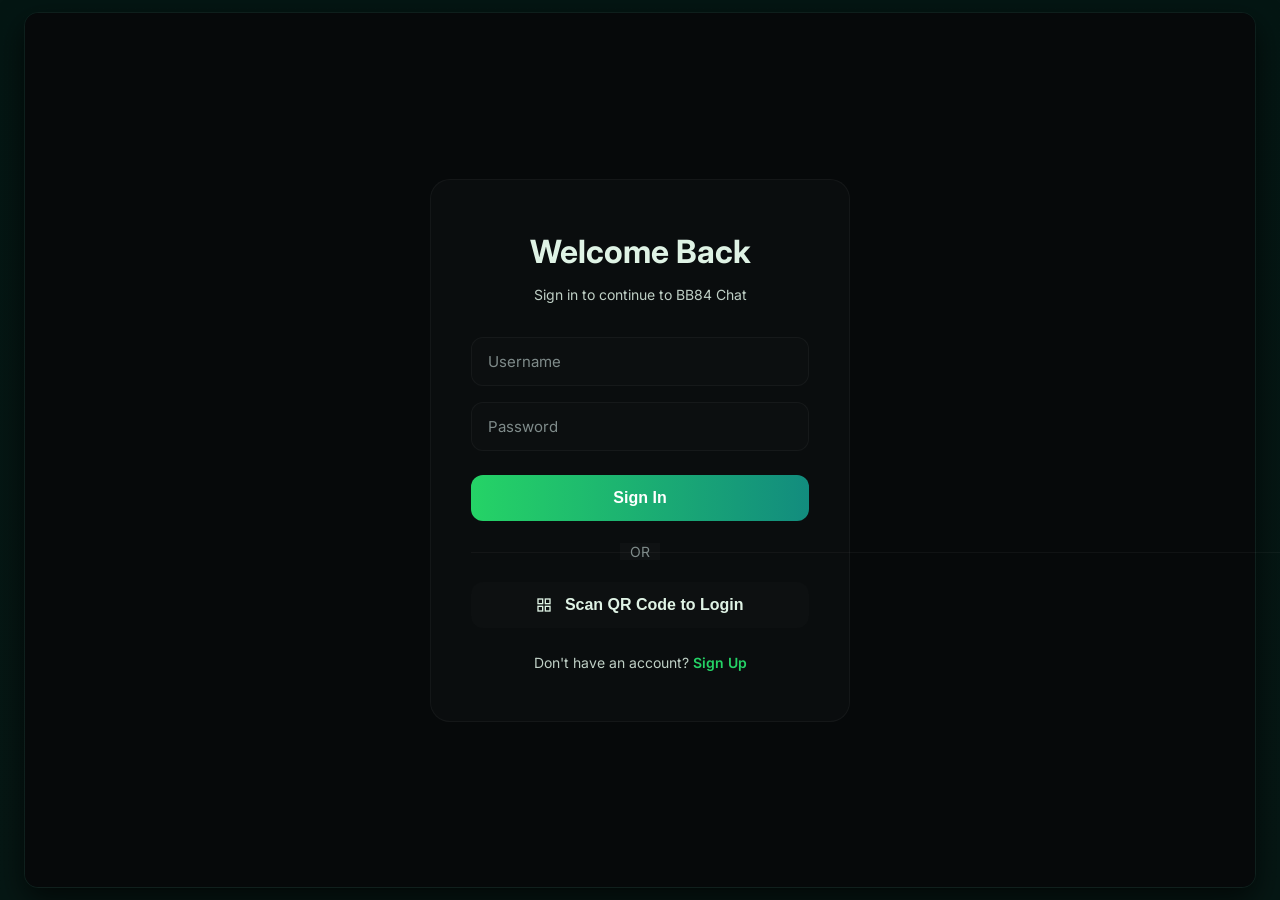
==== static/chat.html @ 100d3a0a "Add favicon, branding, and fix client-side errors" ====
<!DOCTYPE html>
<html lang="en">

<head>
    <meta charset="UTF-8">
    <meta name="viewport" content="width=device-width, initial-scale=1.0, maximum-scale=1.0, user-scalable=no">
    <meta name="mobile-web-app-capable" content="yes">
    <meta name="apple-mobile-web-app-capable" content="yes">
    <meta name="apple-mobile-web-app-status-bar-style" content="black-translucent">
    <link rel="icon" type="image/x-icon" href="/static/favicon.ico">
    <title>BB84 Quantum Chat</title>
    <script src="https://cdn.socket.io/4.7.2/socket.io.min.js"></script>
    <script src="https://cdn.jsdelivr.net/npm/qrcodejs@1.0.0/qrcode.min.js"></script>
    <script src="https://cdn.jsdelivr.net/npm/jsqr@1.4.0/dist/jsQR.js"></script>
    <script src="https://cdn.jsdelivr.net/npm/@joeattardi/emoji-button@4.6.2/dist/index.min.js" type="module"></script>
    <link rel="preconnect" href="https://fonts.googleapis.com">
    <link rel="preconnect" href="https://fonts.gstatic.com" crossorigin>
    <link href="https://fonts.googleapis.com/css2?family=Inter:wght@400;500;600;700&display=swap" rel="stylesheet">
    <style>
        :root {
            /* Polished accessible dark theme */
            --bg-primary: #06090a;
            /* page background */
            --sidebar-bg: #071011;
            /* left sidebar */
            --chat-bg: #071317;
            /* chat area */
            --bg-secondary: rgba(255, 255, 255, 0.02);
            --bg-tertiary: rgba(255, 255, 255, 0.01);
            --bg-hover: rgba(255, 255, 255, 0.03);

            /* Primary accents (buttons, highlights) */
            /* WhatsApp-inspired green accents */
            --accent-primary: #25D366;
            /* primary bright green */
            --accent-secondary: #128C7E;
            /* darker green for gradients */
            --accent-gradient: linear-gradient(90deg, #25D366 0%, #128C7E 100%);

            /* Status colors (keeping green for online) */
            --status-online: #25D366;
            --status-away: #f59e0b;
            --status-busy: #ef4444;

            --text-primary: #DFF3E5;
            /* softer white with green tint */
            --text-secondary: #BFCFC5;
            --text-tertiary: #7f8b8a;
            --border-color: rgba(255, 255, 255, 0.04);
            --muted: rgba(255, 255, 255, 0.02);

            --shadow-sm: 0 1px 3px rgba(0, 0, 0, 0.6);
            --shadow-md: 0 8px 24px rgba(0, 0, 0, 0.6);
            --shadow-lg: 0 12px 30px rgba(0, 0, 0, 0.65);
        }

        * {
            margin: 0;
            padding: 0;
            box-sizing: border-box;
        }

        body {
            font-family: 'Inter', -apple-system, BlinkMacSystemFont, 'Segoe UI', sans-serif;
            /* WhatsApp-inspired dark green background */
            background: linear-gradient(180deg, #041613 0%, #061714 100%);
            color: var(--text-primary);
            min-height: 100vh;
            display: flex;
            align-items: stretch;
            justify-content: center;
            padding: 12px;
            /* small outer gap */
            line-height: 1.5;
        }

        .container {
            width: calc(100% - 24px);
            max-width: none;
            height: calc(100vh - 24px);
            background: transparent;
            border-radius: 14px;
            box-shadow: var(--shadow-lg);
            overflow: hidden;
            display: flex;
            border: 1px solid var(--border-color);
            margin: 0 12px;
        }

        /* ========== AUTH SCREEN ========== */
        #auth-screen {
            width: 100%;
            display: flex;
            align-items: center;
            justify-content: center;
            background: var(--bg-primary);
        }

        .auth-box {
            width: 100%;
            max-width: 420px;
            background: var(--bg-secondary);
            padding: 48px 40px;
            border-radius: 20px;
            box-shadow: var(--shadow-xl);
            border: 1px solid var(--border-color);
        }

        .auth-box h2 {
            font-size: 32px;
            font-weight: 700;
            color: var(--text-primary);
            margin-bottom: 8px;
            text-align: center;
        }

        .auth-box .subtitle {
            font-size: 14px;
            color: var(--text-secondary);
            text-align: center;
            margin-bottom: 32px;
        }

        .auth-box input {
            width: 100%;
            padding: 14px 16px;
            margin-bottom: 16px;
            border: 1px solid var(--border-color);
            border-radius: 12px;
            font-size: 15px;
            font-family: 'Inter', sans-serif;
            transition: all 0.2s;
            background: var(--bg-tertiary);
            color: var(--text-primary);
        }

        .auth-box input:focus {
            outline: none;
            border-color: var(--accent-primary);
            background: var(--bg-secondary);
        }

        .auth-box input::placeholder {
            color: var(--text-tertiary);
        }

        .auth-box button {
            width: 100%;
            padding: 14px;
            background: var(--accent-gradient);
            color: white;
            border: none;
            border-radius: 12px;
            font-size: 16px;
            font-weight: 600;
            cursor: pointer;
            transition: all 0.2s;
            margin-top: 8px;
        }

        .auth-box button:hover {
            transform: translateY(-1px);
            box-shadow: 0 8px 20px rgba(99, 102, 241, 0.4);
        }

        .auth-toggle {
            text-align: center;
            margin-top: 24px;
            font-size: 14px;
            color: var(--text-secondary);
        }

        .auth-toggle a {
            color: var(--accent-primary);
            font-weight: 600;
            cursor: pointer;
            text-decoration: none;
        }

        .error {
            color: var(--error);
            background: rgba(239, 68, 68, 0.1);
            padding: 12px;
            border-radius: 10px;
            text-align: center;
            margin-top: 16px;
            font-size: 14px;
            border: 1px solid rgba(239, 68, 68, 0.2);
        }

        /* ========== CHAT SCREEN ========== */
        #chat-screen {
            display: none;
            width: 100%;
            flex-direction: row;
        }

        /* ========== SIDEBAR ========== */
        #sidebar {
            width: 360px;
            min-width: 300px;
            background: linear-gradient(180deg, rgba(255, 255, 255, 0.01), var(--sidebar-bg));
            border-right: 1px solid rgba(255, 255, 255, 0.03);
            /* subtle vertical divider */
            box-shadow: 2px 0 8px rgba(0, 0, 0, 0.45);
            display: flex;
            flex-direction: column;
        }

        #sidebar-header {
            padding: 18px 20px;
            display: flex;
            align-items: center;
            gap: 12px;
            border-bottom: 1px solid var(--border-color);
            background: transparent;
        }

        /* Section header styling to create clear hierarchy */
        .sidebar-section {
            padding: 12px 20px 8px 20px;
            font-size: 13px;
            color: var(--text-secondary);
            font-weight: 600;
            letter-spacing: 0.4px;
            display: flex;
            align-items: center;
            justify-content: space-between;
        }

        #sidebar-header h3 {
            font-size: 20px;
            font-weight: 700;
            color: var(--text-primary);
            margin-bottom: 16px;
        }

        .header-actions {
            display: flex;
            gap: 8px;
        }

        .btn-icon {
            padding: 8px 10px;
            background: transparent;
            border: none;
            border-radius: 8px;
            cursor: pointer;
            font-size: 14px;
            transition: background 0.12s ease;
            color: var(--text-secondary);
            display: flex;
            align-items: center;
            gap: 8px;
        }

        .btn-icon:hover {
            background: rgba(255, 255, 255, 0.02);
            color: var(--text-primary);
        }

        /* uniform icon sizing */
        .btn-icon svg,
        .header-btn svg,
        .search-icon svg {
            width: 18px;
            height: 18px;
            stroke: currentColor;
            color: inherit;
        }

        /* Search Bar */
        #search-bar {
            padding: 16px 20px;
            border-bottom: 1px solid var(--border-color);
        }

        #search-bar input {
            width: 100%;
            padding: 10px 16px 10px 40px;
            border: 1px solid var(--border-color);
            border-radius: 10px;
            font-size: 14px;
            transition: all 0.2s;
            background: transparent;
            color: var(--text-primary);
        }

        #search-bar input:focus {
            outline: none;
            border-color: var(--accent-primary);
            background: var(--bg-secondary);
        }

        #search-bar input::placeholder {
            color: var(--text-tertiary);
        }

        .search-wrapper {
            position: relative;
        }

        .search-icon {
            position: absolute;
            left: 14px;
            top: 50%;
            transform: translateY(-50%);
            color: var(--text-tertiary);
            font-size: 16px;
        }

        /* User List */
        #userList {
            list-style: none;
            padding: 8px 12px;
            overflow-y: auto;
            flex: 1;
        }

        #userList::-webkit-scrollbar {
            width: 6px;
        }

        #userList::-webkit-scrollbar-track {
            background: transparent;
        }

        #userList::-webkit-scrollbar-thumb {
            background: var(--bg-tertiary);
            border-radius: 3px;
        }

        #userList li {
            padding: 12px 16px;
            margin-bottom: 4px;
            border-radius: 10px;
            cursor: pointer;
            transition: all 0.15s;
            display: flex;
            align-items: center;
            gap: 12px;
            position: relative;
            justify-content: space-between;
        }

        /* Hover highlight */
        #userList li:hover {
            background: #1c2325;
            transform: translateY(-1px);
        }

        /* Active chat indicator */
        #userList li.active {
            background: linear-gradient(90deg, rgba(124, 92, 255, 0.12), rgba(124, 92, 255, 0.04));
            border-left: 4px solid var(--accent-primary);
            padding-left: 12px;
            box-shadow: 0 6px 18px rgba(0, 0, 0, 0.35) inset;
        }

        .user-avatar {
            width: 42px;
            height: 42px;
            border-radius: 50%;
            background: var(--accent-gradient);
            display: flex;
            align-items: center;
            justify-content: center;
            font-weight: 600;
            font-size: 16px;
            color: white;
            flex-shrink: 0;
            position: relative;
        }

        .user-status-badge {
            position: absolute;
            bottom: 0;
            right: 0;
            width: 12px;
            height: 12px;
            border-radius: 50%;
            border: 2px solid var(--bg-secondary);
        }

        .status-online {
            background: var(--status-online);
        }

        .status-away {
            background: var(--warning);
        }

        .status-busy {
            background: var(--error);
        }

        .status-offline {
            background: var(--text-tertiary);
        }

        .user-info {
            flex: 1;
            min-width: 0;
        }

        .user-name {
            font-size: 15px;
            font-weight: 500;
            color: var(--text-primary);
            margin-bottom: 2px;
        }

        .user-last-message {
            font-size: 13px;
            color: #9CA3AF;
            /* lighter gray */
            overflow: hidden;
            text-overflow: ellipsis;
            white-space: nowrap;
            display: inline-block;
            max-width: calc(100% - 72px);
        }

        .user-last-meta {
            font-size: 12px;
            color: var(--text-tertiary);
            margin-left: 8px;
            white-space: nowrap;
            flex-shrink: 0;
            text-align: right;
        }

        /* ========== CHAT WINDOW ========== */
        #chat-window {
            flex: 1;
            display: none;
            flex-direction: column;
            background: linear-gradient(180deg, rgba(255, 255, 255, 0.01), var(--chat-bg));
            position: relative;
            min-width: 0;
            /* allow flex children to shrink properly */
        }

        #chat-header {
            padding: 8px 12px;
            /* reduced for compact header */
            background: transparent;
            border-bottom: 1px solid var(--border-color);
            display: flex;
            justify-content: space-between;
            align-items: center;
            gap: 16px;
            position: sticky;
            top: 0;
            z-index: 10;
            backdrop-filter: blur(6px);
        }

        #chat-header-left {
            display: flex;
            align-items: center;
            gap: 16px;
        }

        .chat-avatar {
            width: 36px;
            /* smaller avatar for compact header */
            height: 36px;
            border-radius: 10px;
            background: rgba(255, 255, 255, 0.03);
            display: flex;
            align-items: center;
            justify-content: center;
            font-weight: 600;
            font-size: 14px;
            color: var(--text-primary);
        }

        .chat-info {
            flex: 1;
            min-width: 0;
            display: flex;
            flex-direction: column;
            gap: 2px;
        }

        .chat-name {
            font-size: 15px;
            /* slightly smaller to fit compact header */
            font-weight: 700;
            color: var(--text-primary);
            margin-bottom: 2px;
            white-space: nowrap;
            overflow: hidden;
            text-overflow: ellipsis;
        }

        .chat-status {
            font-size: 12px;
            color: var(--text-secondary);
            display: flex;
            align-items: center;
            gap: 6px;
            white-space: nowrap;
        }

        .status-dot {
            width: 6px;
            height: 6px;
            border-radius: 50%;
            background: var(--status-online);
            animation: pulse 2s infinite;
        }

        @keyframes pulse {

            0%,
            100% {
                opacity: 1;
            }

            50% {
                opacity: 0.5;
            }
        }

        #chat-header-buttons {
            display: flex;
            gap: 8px;
        }

        .header-btn {
            padding: 6px 8px;
            background: transparent;
            border: none;
            border-radius: 999px;
            font-size: 13px;
            font-weight: 500;
            cursor: pointer;
            transition: background 0.12s, transform 0.12s;
            color: var(--text-secondary);
            display: inline-flex;
            align-items: center;
            justify-content: center;
        }

        .header-btn:hover {
            background: rgba(255, 255, 255, 0.02);
            color: var(--text-primary);
            transform: translateY(-1px);
            border-radius: 999px;
        }

        .header-btn.danger:hover {
            background: rgba(239, 68, 68, 0.1);
            color: var(--error);
            border-color: var(--error);
        }

        /* ========== MESSAGES ========== */
        #messages {
            flex: 1;
            padding: 12px 16px 12px 12px;
            /* more compact padding for denser view */
            overflow-y: auto;
            display: flex;
            flex-direction: column;
            gap: 2px;
        }

        #messages::-webkit-scrollbar {
            width: 8px;
        }

        #messages::-webkit-scrollbar-track {
            background: transparent;
        }

        #messages::-webkit-scrollbar-thumb {
            background: var(--bg-tertiary);
            border-radius: 4px;
        }

        .date-separator {
            text-align: center;
            margin: 12px 0;
            font-size: 12px;
            color: var(--text-tertiary);
            font-weight: 600;
            text-transform: uppercase;
            letter-spacing: 0.6px;
            position: relative;
            /* no longer sticky */
            z-index: 2;
            padding: 6px 0;
            display: flex;
            align-items: center;
            justify-content: center;
            width: 100%;
        }

        .date-separator:before,
        .date-separator:after {
            content: '';
            flex: none;
            width: 36%;
            /* keep lines shorter and centered */
            max-width: 280px;
            height: 1px;
            background: rgba(255, 255, 255, 0.03);
            margin: 0 12px;
        }

        .message-cluster {
            display: flex;
            flex-direction: column;
            gap: 6px;
            margin-bottom: 18px;
        }

        .message {
            width: 100%;
            display: flex;
            gap: 12px;
            margin-bottom: 8px;
            /* tighter vertical spacing */
            animation: messageSlideIn 0.12s ease-out;
        }

        @keyframes messageSlideIn {
            from {
                opacity: 0;
                transform: translateY(10px);
            }

            to {
                opacity: 1;
                transform: translateY(0);
            }
        }

        .message.sent {
            align-self: flex-end;
            flex-direction: row-reverse;
            padding-right: 18px;
            /* spacing from right edge */
        }

        .message.received {
            align-self: flex-start;
            padding-left: 18px;
            /* spacing from left edge */
        }

        .message-avatar {
            width: 32px;
            /* smaller avatars for denser chat */
            height: 32px;
            border-radius: 50%;
            background: var(--muted);
            display: flex;
            align-items: center;
            justify-content: center;
            font-weight: 600;
            font-size: 12px;
            color: var(--text-primary);
            flex-shrink: 0;
            align-self: flex-end;
        }

        /* User list item styling */
        #userList li {
            list-style: none;
            display: flex;
            gap: 12px;
            align-items: center;
            padding: 14px 16px;
            cursor: pointer;
            border-bottom: 1px solid rgba(255, 255, 255, 0.01);
            transition: background 0.12s;
        }

        #userList li:hover {
            background: rgba(255, 255, 255, 0.012);
        }

        #userList li.active {
            background: rgba(30, 185, 84, 0.06);
        }

        .user-info .user-name {
            font-weight: 600;
            color: var(--text-primary);
        }

        .unread-badge {
            background: #ff5a5f;
            color: white;
            font-size: 11px;
            padding: 4px 6px;
            border-radius: 999px;
            margin-left: 8px;
            display: inline-block;
            min-width: 20px;
            text-align: center;
            box-shadow: 0 6px 14px rgba(0, 0, 0, 0.5);
        }

        .user-status-badge {
            position: absolute;
            right: 4px;
            bottom: 2px;
            width: 10px;
            height: 10px;
            border-radius: 50%;
            border: 2px solid var(--chat-bg);
        }

        .status-online {
            background: var(--status-online);
        }

        .status-away {
            background: #f59e0b;
        }

        .status-busy {
            background: #ef4444;
        }

        .status-offline {
            background: rgba(255, 255, 255, 0.06);
        }

        .message.sent .message-avatar {
            display: flex;
            align-self: flex-end;
            opacity: 0.9;
            transform: translateY(2px);
        }

        .message-content {
            flex: 1 1 auto;
            position: relative;
            min-width: 0;
            /* allow bubble to shrink correctly in flex layouts */
        }

        /* Align bubble within the content area depending on message side */
        .message.sent .message-content {
            display: flex;
            justify-content: flex-end;
        }

        .message.received .message-content {
            display: flex;
            justify-content: flex-start;
        }

        .message-bubble {
            display: inline-block;
            /* size to content */
            padding: 4px 8px;
            /* smaller bubble for denser view */
            border-radius: 10px;
            /* slightly smaller radius */
            max-width: 66%;
            /* cap width while allowing variable lengths */
            box-shadow: none;
            /* flatter look */
            line-height: 1.22;
            word-wrap: break-word;
            position: relative;
            font-size: 11px;
            /* smaller text */
            color: var(--text-primary);
            vertical-align: middle;
            gap: 3px;
        }

        /* Bubble tails */
        .message.sent .message-bubble::after {
            content: '';
            position: absolute;
            right: -6px;
            bottom: 8px;
            width: 0;
            height: 0;
            border-top: 6px solid transparent;
            border-bottom: 6px solid transparent;
            border-left: 8px solid #128C7E;
            /* matches sent bubble green */
        }

        .message.received .message-bubble::before {
            content: '';
            position: absolute;
            left: -6px;
            bottom: 8px;
            width: 0;
            height: 0;
            border-top: 6px solid transparent;
            border-bottom: 6px solid transparent;
            border-right: 8px solid rgba(255, 255, 255, 0.04);
            /* matches received bubble */
        }

        .message.sent .message-bubble {
            /* WhatsApp-style sent bubble */
            background: linear-gradient(180deg, rgba(37, 211, 102, 1) 0%, rgba(18, 140, 126, 1) 100%);
            color: white;
            border-bottom-right-radius: 8px;
            border: 1px solid rgba(0, 0, 0, 0.06);
            box-shadow: 0 6px 18px rgba(18, 140, 126, 0.08);
            /* Align children within bubble to the right for sent messages */
            align-items: flex-end;
        }

        .message.received .message-bubble {
            /* Light-ish bubble for received messages to make contrast */
            background: rgba(255, 255, 255, 0.04);
            color: var(--text-primary);
            border-bottom-left-radius: 8px;
            border: 1px solid rgba(255, 255, 255, 0.02);
            /* Align children within bubble to the left for received messages */
            align-items: flex-start;
        }

        .message.first .message-bubble {
            border-top-left-radius: 18px;
            border-top-right-radius: 18px;
        }

        .reply-preview {
            padding: 4px 8px;
            border-left: 3px solid var(--accent-primary);
            background: rgba(255, 255, 255, 0.02);
            border-radius: 6px;
            margin-bottom: 6px;
            font-size: 11px;
            color: var(--text-secondary);
            max-width: calc(72% - 18px);
            box-shadow: inset 0 0 0 1px rgba(255, 255, 255, 0.01);
            overflow: hidden;
            white-space: nowrap;
            text-overflow: ellipsis;
        }

        .reply-preview .reply-sender-small {
            font-weight: 700;
            color: var(--accent-primary);
            margin-bottom: 4px;
            font-size: 12px;
        }

        .reply-preview .reply-text-small {
            font-size: 12px;
            color: var(--text-secondary);
            overflow: hidden;
            text-overflow: ellipsis;
            white-space: nowrap;
        }

        /* Arrival animation for new messages (subtle pop) */
        .message-bubble.arrival {
            animation: arrivalPop 260ms ease-out;
            box-shadow: 0 10px 30px rgba(37, 211, 102, 0.09);
        }

        @keyframes arrivalPop {
            0% {
                transform: translateY(6px) scale(0.995);
                opacity: 0;
            }

            60% {
                transform: translateY(-2px) scale(1.02);
                opacity: 1;
            }

            100% {
                transform: translateY(0) scale(1);
                opacity: 1;
            }
        }

        /* Temporary highlight when jumping to original message */
        .reply-target-highlight {
            box-shadow: 0 0 0 3px rgba(124, 92, 255, 0.12) inset, 0 6px 18px rgba(0, 0, 0, 0.45);
            transition: box-shadow 300ms ease, background-color 300ms ease;
        }

        /* Emoji picker panel for fallback - lightly styled */
        .emoji-picker-panel {
            --panel-bg: var(--bg-secondary);
            background: var(--panel-bg);
            border: 1px solid var(--border-color);
            padding: 8px;
        }

        .emoji-picker-panel button:hover {
            background: rgba(255, 255, 255, 0.02);
            transform: scale(1.06);
        }

        .message.last .message-bubble {
            border-bottom-left-radius: 18px;
            border-bottom-right-radius: 18px;
        }

        .message.sent.last .message-bubble {
            border-bottom-right-radius: 14px;
        }

        .message.received.last .message-bubble {
            border-bottom-left-radius: 14px;
        }

        .sender-name {
            font-size: 11px;
            font-weight: 600;
            margin-bottom: 4px;
            opacity: 0.7;
            cursor: pointer;
            transition: opacity 0.2s;
        }

        .sender-name:hover {
            opacity: 1;
            text-decoration: underline;
        }

        .message-text {
            font-size: 12px;
            /* smaller to fit more messages */
            margin: 0;
        }

        .btn.active {
            background: var(--primary-color);
            color: white;
            border-color: var(--primary-color);
        }

        .message-meta {
            display: flex;
            align-items: center;
            gap: 6px;
            margin-top: 6px;
            font-size: 11px;
            color: var(--text-tertiary);
        }

        /* Ensure timestamps are visible on sent (green) bubbles */
        .message.sent .message-meta {
            justify-content: flex-end;
            align-self: flex-end;
            color: rgba(255, 255, 255, 0.9);
            opacity: 1;
        }

        .message.received .message-meta {
            justify-content: flex-start;
            align-self: flex-start;
            color: var(--text-secondary);
        }

        .message-image {
            max-width: 300px;
            border-radius: 10px;
            margin-top: 6px;
            cursor: pointer;
            transition: all 0.2s;
        }

        .message-image:hover {
            transform: scale(1.02);
        }

        .message-file {
            padding: 10px 12px;
            background: rgba(255, 255, 255, 0.05);
            border-radius: 8px;
            margin-top: 6px;
            display: flex;
            align-items: center;
            gap: 10px;
            transition: all 0.2s;
        }

        .message-file:hover {
            background: rgba(255, 255, 255, 0.08);
        }

        .message-voice audio {
            width: 100%;
            height: 32px;
            margin-top: 6px;
        }

        /* Voice Player Styles */
        .voice-player {
            display: flex;
            align-items: center;
            gap: 10px;
            padding: 8px;
            background: rgba(255, 255, 255, 0.02);
            border-radius: 12px;
            margin-top: 6px;
            min-width: 200px;
        }

        .voice-play-btn {
            width: 34px;
            height: 34px;
            border-radius: 50%;
            background: var(--accent-primary);
            border: none;
            cursor: pointer;
            display: flex;
            align-items: center;
            justify-content: center;
            color: white;
            transition: all 0.2s;
            flex-shrink: 0;
        }

        .voice-play-btn:hover {
            background: var(--accent-secondary);
            transform: scale(1.05);
        }

        .voice-play-btn.playing svg polygon {
            display: none;
        }

        .voice-play-btn.playing::after {
            content: '';
            width: 12px;
            height: 12px;
            border-left: 3px solid white;
            border-right: 3px solid white;
            box-sizing: border-box;
        }

        .voice-waveform {
            background: rgba(0, 0, 0, 0.15);
            height: 6px;
            width: 100%;
            border-radius: 6px;
            overflow: hidden;
            position: relative;
        }

        .voice-progress {
            position: absolute;
            top: 0;
            left: 0;
            bottom: 0;
            width: var(--progress, 0%);
            background: linear-gradient(90deg, var(--accent-primary), var(--accent-secondary));
            transition: width 200ms linear;
        }

        .voice-waveform {
            flex: 1;
            display: flex;
            align-items: center;
            gap: 8px;
            position: relative;
        }

        .voice-progress {
            flex: 1;
            height: 4px;
            background: rgba(255, 255, 255, 0.1);
            border-radius: 2px;
            position: relative;
            overflow: hidden;
        }

        .voice-progress::before {
            content: '';
            position: absolute;
            left: 0;
            top: 0;
            height: 100%;
            width: 0%;
            background: var(--accent-primary);
            border-radius: 2px;
            transition: width 0.1s linear;
        }

        .voice-time {
            font-size: 11px;
            color: var(--text-tertiary);
            min-width: 35px;
            text-align: right;
        }

        .message-reactions {
            display: flex;
            gap: 4px;
            margin-top: 6px;
            flex-wrap: wrap;
        }

        .reaction-item {
            padding: 3px 8px;
            background: rgba(255, 255, 255, 0.05);
            border: 1px solid var(--border-color);
            border-radius: 12px;
            font-size: 13px;
            display: flex;
            align-items: center;
            gap: 4px;
            cursor: pointer;
            transition: all 0.2s;
        }

        .reaction-item:hover {
            background: rgba(255, 255, 255, 0.1);
            transform: scale(1.05);
        }

        .typing-indicator {
            display: flex;
            align-items: center;
            gap: 8px;
            padding: 12px;
            margin-left: 48px;
        }

        .typing-dots {
            display: flex;
            gap: 4px;
        }

        .typing-dot {
            width: 8px;
            height: 8px;
            background: var(--text-tertiary);
            border-radius: 50%;
            animation: typingDot 1.4s infinite ease-in-out;
        }

        .typing-dot:nth-child(2) {
            animation-delay: 0.2s;
        }

        .typing-dot:nth-child(3) {
            animation-delay: 0.4s;
        }

        @keyframes typingDot {

            0%,
            60%,
            100% {
                opacity: 0.3;
                transform: translateY(0);
            }

            30% {
                opacity: 1;
                transform: translateY(-8px);
            }
        }

        /* ========== INPUT AREA ========== */
        #input-area {
            padding: 12px 18px;
            background: var(--bg-secondary);
            border-top: 1px solid var(--border-color);
        }

        .input-wrapper {
            display: flex;
            align-items: center;
            gap: 6px;
            background: linear-gradient(180deg, rgba(255, 255, 255, 0.02), rgba(255, 255, 255, 0.01));
            border: 1px solid rgba(255, 255, 255, 0.04);
            border-radius: 999px;
            padding: 8px 10px;
            box-shadow: 0 6px 12px rgba(2, 6, 23, 0.45);
            transition: all 0.2s;
        }

        .input-wrapper:focus-within {
            border-color: var(--accent-primary);
            background: var(--bg-secondary);
        }

        .input-actions {
            display: flex;
            gap: 4px;
        }

        .input-icon-btn {
            width: 36px;
            height: 36px;
            border-radius: 50%;
            background: transparent;
            border: none;
            cursor: pointer;
            display: flex;
            align-items: center;
            justify-content: center;
            transition: all 0.2s;
            color: var(--text-secondary);
            font-size: 18px;
        }

        .input-icon-btn:hover {
            background: var(--bg-hover);
            color: var(--text-primary);
        }

        #messageInput {
            flex: 1;
            padding: 10px 0 10px 8px;
            border: none;
            background: transparent;
            font-size: 15px;
            font-family: 'Inter', sans-serif;
            color: var(--text-primary);
            resize: none;
            max-height: 120px;
            line-height: 1.5;
        }

        #messageInput:focus {
            outline: none;
        }

        #messageInput::placeholder {
            color: var(--text-tertiary);
        }

        #sendBtn {
            background: linear-gradient(90deg, var(--accent-primary), var(--accent-secondary));
            color: white;
            width: 38px;
            height: 38px;
            border-radius: 999px;
            display: flex;
            align-items: center;
            justify-content: center;
        }

        #sendBtn:hover {
            transform: translateY(-2px);
            box-shadow: 0 8px 18px rgba(0, 0, 0, 0.6);
        }

        .recording-indicator {
            display: none;
            align-items: center;
            gap: 8px;
            padding: 8px 16px;
            background: rgba(239, 68, 68, 0.1);
            border: 1px solid var(--error);
            border-radius: 20px;
            color: var(--error);
            font-size: 13px;
            font-weight: 500;
        }

        .recording-indicator.active {
            display: flex;
        }

        .recording-dot {
            width: 8px;
            height: 8px;
            background: var(--error);
            border-radius: 50%;
            animation: pulse 1s infinite;
        }

        /* ========== MODALS ========== */
        .modal {
            display: none;
            position: fixed;
            z-index: 1200;
            left: 0;
            top: 0;
            width: 100%;
            height: 100%;
            background: rgba(0, 0, 0, 0.6);
            backdrop-filter: blur(6px) saturate(1.05);
            align-items: center;
            justify-content: center;
        }

        .modal-content {
            background: linear-gradient(180deg, rgba(255, 255, 255, 0.02), rgba(255, 255, 255, 0.01));
            padding: 28px;
            border-radius: 16px;
            width: 92%;
            max-width: 560px;
            box-shadow: 0 10px 30px rgba(2, 6, 23, 0.7);
            border: 1px solid rgba(255, 255, 255, 0.04);
            animation: modalSlideIn 0.28s cubic-bezier(.2, .9, .2, 1);
        }

        .close-btn {
            position: absolute;
            top: 14px;
            right: 14px;
            background: transparent;
            border: 1px solid rgba(255, 255, 255, 0.04);
            color: var(--text-primary);
            width: 36px;
            height: 36px;
            border-radius: 8px;
            display: inline-flex;
            align-items: center;
            justify-content: center;
            cursor: pointer;
            font-size: 20px;
            line-height: 1;
        }

        .close-btn:hover {
            background: var(--bg-hover);
        }

        @keyframes modalSlideIn {
            from {
                opacity: 0;
                transform: translateY(-20px) scale(0.95);
            }

            to {
                opacity: 1;
                transform: translateY(0) scale(1);
            }
        }

        .modal-header {
            font-size: 24px;
            font-weight: 700;
            margin-bottom: 24px;
            color: var(--text-primary);
        }

        .modal-body {
            margin-bottom: 24px;
        }

        .form-group {
            margin-bottom: 16px;
        }

        .form-group label {
            display: block;
            margin-bottom: 8px;
            font-weight: 500;
            color: var(--text-primary);
            font-size: 14px;
        }

        .form-group input,
        .form-group select,
        .form-group textarea {
            width: 100%;
            padding: 12px 16px;
            border: 1px solid var(--border-color);
            border-radius: 10px;
            font-size: 14px;
            font-family: 'Inter', sans-serif;
            background: var(--bg-tertiary);
            color: var(--text-primary);
        }

        .form-group input:focus,
        .form-group select:focus,
        .form-group textarea:focus {
            outline: none;
            border-color: var(--accent-primary);
            box-shadow: 0 6px 18px rgba(124, 92, 255, 0.08);
        }

        /* Improved select styling */
        .form-group select {
            -webkit-appearance: none;
            -moz-appearance: none;
            appearance: none;
            background-image: linear-gradient(45deg, transparent 50%, transparent 50%), linear-gradient(135deg, transparent 50%, transparent 50%), linear-gradient(to right, var(--bg-tertiary), var(--bg-tertiary));
            background-position: calc(100% - 18px) calc(1em + 2px), calc(100% - 13px) calc(1em + 2px), 100% 0;
            background-size: 5px 5px, 5px 5px, 2.5em 2.5em;
            background-repeat: no-repeat;
            padding-right: 40px;
            color: var(--text-primary);
            accent-color: var(--accent-primary);
        }

        /* Dropdown options (best-effort styling; may vary by browser) */
        .form-group select option {
            background: var(--chat-bg);
            color: var(--text-primary);
        }

        .form-group select:focus {
            outline: none;
            border-color: var(--accent-primary);
        }

        .form-group input::placeholder,
        .form-group textarea::placeholder {
            color: var(--text-tertiary);
        }

        .checkbox-group {
            display: flex;
            align-items: center;
            gap: 8px;
        }

        .checkbox-group input[type="checkbox"] {
            width: auto;
        }

        .modal-buttons {
            display: flex;
            gap: 12px;
            justify-content: flex-end;
        }

        .btn {
            padding: 12px 24px;
            border: none;
            border-radius: 10px;
            font-size: 14px;
            font-weight: 600;
            cursor: pointer;
            transition: all 0.2s;
        }

        .btn-primary {
            background: var(--accent-gradient);
            color: white;
            padding: 10px 18px;
            border-radius: 10px;
            box-shadow: 0 8px 20px rgba(124, 92, 255, 0.12);
            border: 1px solid rgba(124, 92, 255, 0.12);
        }

        .btn-primary:hover {
            transform: translateY(-1px);
            box-shadow: 0 14px 40px rgba(124, 92, 255, 0.14);
        }

        .btn-danger,
        .btn-danger:hover {
            background: linear-gradient(90deg, rgba(239, 68, 68, 1) 0%, rgba(220, 38, 38, 1) 100%);
            color: white;
            border: 1px solid rgba(239, 68, 68, 0.12);
        }

        .btn-secondary {
            background: var(--bg-tertiary);
            color: var(--text-primary);
            border: 1px solid var(--border-color);
        }

        .btn-secondary:hover {
            background: var(--bg-hover);
        }

        /* ========== NOTIFICATIONS ========== */
        .notification {
            position: fixed;
            top: 20px;
            right: 20px;
            background: var(--bg-secondary);
            padding: 16px 20px;
            border-radius: 12px;
            box-shadow: var(--shadow-lg);
            display: none;
            align-items: center;
            gap: 12px;
            z-index: 2000;
            max-width: 350px;
            border: 1px solid var(--border-color);
            animation: slideInRight 0.3s ease-out;
        }

        /* New messages indicator */
        .new-messages {
            position: absolute;
            right: 24px;
            bottom: 88px;
            background: linear-gradient(90deg, rgba(124, 92, 255, 0.12), rgba(124, 92, 255, 0.06));
            color: var(--text-primary);
            padding: 8px 12px;
            border-radius: 999px;
            font-size: 13px;
            box-shadow: 0 8px 20px rgba(12, 10, 20, 0.6);
            cursor: pointer;
            z-index: 60;
            border: 1px solid rgba(124, 92, 255, 0.08);
        }

        @keyframes slideInRight {
            from {
                transform: translateX(400px);
                opacity: 0;
            }

            to {
                transform: translateX(0);
                opacity: 1;
            }
        }

        .notification.show {
            display: flex;
        }

        /* Floating action button (new chat) */
        .fab {
            position: fixed;
            right: 20px;
            bottom: 20px;
            width: 56px;
            height: 56px;
            border-radius: 50%;
            background: var(--accent-gradient);
            color: white;
            display: inline-flex;
            align-items: center;
            justify-content: center;
            font-size: 24px;
            box-shadow: 0 12px 30px rgba(10, 8, 30, 0.7);
            border: 1px solid rgba(124, 92, 255, 0.12);
            cursor: pointer;
            z-index: 2000;
        }

        .fab:hover {
            transform: translateY(-4px);
        }

        /* Hidden inputs */
        #fileInput,
        #voiceFileInput {
            display: none;
        }

        /* Mobile Back Button */
        .mobile-back-btn {
            background: none;
            border: none;
            color: var(--text-primary);
            cursor: pointer;
            padding: 8px;
            margin-right: 8px;
            border-radius: 50%;
            display: flex;
            align-items: center;
            justify-content: center;
            transition: background 0.2s;
        }

        .mobile-back-btn:hover {
            background: var(--bg-hover);
        }

        /* Responsive */
        @media (max-width: 768px) {
            .container {
                height: 100vh;
                max-height: none;
                border-radius: 0;
                padding: 0;
            }

            #sidebar {
                width: 100%;
                position: absolute;
                left: 0;
                top: 0;
                height: 100%;
                z-index: 10;
                background: var(--sidebar-bg);
                transition: transform 0.3s ease;
                padding: 20px;
                box-sizing: border-box;
            }

            #chat-screen.chat-active #sidebar {
                transform: translateX(-100%);
            }

            #chat-window {
                width: 100%;
                padding: 0;
            }

            /* Hide the sidebar logout control on mobile to avoid overlap */
            .logout-btn {
                display: none;
            }

            /* Hide most header buttons on mobile for a minimal view */
            #chat-header-buttons .header-btn {
                display: none;
            }

            /* Show only the mobile logout and the back button */
            .mobile-back-btn {
                display: flex !important;
            }

            .mobile-logout-btn {
                display: inline-flex !important;
                background: transparent;
                border: none;
                color: var(--text-secondary);
            }

            .mobile-back-btn {
                display: flex !important;
                background: var(--accent-primary);
                color: white;
                border: none;
                border-radius: 50%;
                width: 40px;
                height: 40px;
                align-items: center;
                justify-content: center;
                margin-right: 12px;
            }

            #chat-screen:not(.chat-active) #chat-window {
                display: none;
            }

            .message {
                max-width: 85%;
                margin: 8px 16px;
                padding: 12px 16px;
                border-radius: 18px;
                font-size: 16px;
                line-height: 1.4;
            }

            .modal-content {
                width: 95%;
                max-width: none;
                margin: 10px;
                border-radius: 16px;
                padding: 24px;
            }

            .auth-box {
                width: 90%;
                padding: 30px 20px;
                border-radius: 16px;
            }

            /* Touch-friendly buttons */
            .btn-icon,
            .header-btn,
            button {
                min-height: 40px;
                min-width: 40px;
                border-radius: 999px;
                /* fully round */
                font-size: 14px;
                font-weight: 500;
                background: transparent;
                /* more minimal */
                border: none;
                color: var(--text-secondary);
                padding: 8px;
            }

            .btn-primary {
                background: var(--accent-primary);
                color: white;
                border: none;
                padding: 12px 24px;
                border-radius: 12px;
                font-weight: 600;
            }

            .btn-secondary {
                background: var(--bg-tertiary);
                color: var(--text-primary);
                border: 1px solid var(--border-color);
                padding: 12px 24px;
                border-radius: 12px;
                font-weight: 600;
            }

            /* Compact input */
            #messageInput {
                font-size: 14px;
                /* Prevents zoom on iOS */
                padding: 10px 14px;
                border-radius: 18px;
                border: 1px solid var(--border-color);
                margin: 6px 12px;
            }

            /* Keep input area accessible above mobile bottom nav and safe area */
            #input-area {
                position: sticky;
                bottom: env(safe-area-inset-bottom, 0);
                z-index: 40;
                padding-bottom: calc(18px + env(safe-area-inset-bottom, 0));
                background: linear-gradient(180deg, rgba(255, 255, 255, 0.01), var(--bg-primary));
                border-top: 1px solid rgba(255, 255, 255, 0.03);
            }

            .mobile-bottom-nav {
                padding-bottom: calc(6px + env(safe-area-inset-bottom, 0));
                z-index: 150;
            }

            /* Swipe indicator */
            .message.swiped {
                transform: translateX(-80px);
                transition: transform 0.2s ease;
            }

            .message-swipe-actions {
                position: absolute;
                right: 0;
                top: 50%;
                transform: translateY(-50%);
                display: flex;
                gap: 8px;
                opacity: 0;
                transition: opacity 0.2s;
            }

            .message.swiped .message-swipe-actions {
                opacity: 1;
            }

            .swipe-action-btn {
                width: 44px;
                height: 44px;
                border-radius: 50%;
                background: var(--accent-primary);
                border: none;
                color: white;
                display: flex;
                align-items: center;
                justify-content: center;
                cursor: pointer;
                box-shadow: var(--shadow-sm);
            }

            /* Bottom navigation for mobile */
            .mobile-bottom-nav {
                display: none;
                /* hide bottom nav for a cleaner, native-like input area */
            }

            /* Voice player on mobile */
            .voice-player {
                min-width: 240px;
                padding: 12px 16px;
                border-radius: 20px;
                background: var(--bg-secondary);
                margin: 4px 0;
            }

            /* Hide header buttons text on mobile */
            .header-btn {
                padding: 10px;
                font-size: 0;
                border-radius: 12px;
            }

            .header-btn svg {
                margin: 0;
            }

            #chat-header-buttons {
                display: flex;
                gap: 6px;
                flex-wrap: wrap;
            }

            #chat-header {
                padding: 16px 20px;
                gap: 12px;
                background: var(--bg-primary);
                border-bottom: 1px solid var(--border-color);
                box-shadow: var(--shadow-sm);
            }

            .chat-avatar {
                width: 42px;
                height: 42px;
                font-size: 18px;
                border-radius: 50%;
            }

            .chat-info {
                min-width: 0;
                flex: 1;
            }

            .chat-name {
                font-size: 16px;
                font-weight: 600;
                white-space: nowrap;
                overflow: hidden;
                text-overflow: ellipsis;
                color: var(--text-primary);
            }

            .chat-status {
                font-size: 12px;
                color: var(--text-secondary);
                margin-top: 2px;
            }

            /* Call UI on mobile */
            #callUI {
                padding: 20px;
            }

            #callUI video {
                width: 90% !important;
                border-radius: 16px;
            }

            #localVideo {
                width: 120px !important;
                top: 20px !important;
                right: 20px !important;
                border-radius: 12px;
            }

            /* Notification improvements */
            .notification {
                border-radius: 16px;
                padding: 20px;
                box-shadow: var(--shadow-lg);
            }

            /* Modal improvements */
            .modal {
                padding: 20px;
            }

            .modal-header {
                font-size: 20px;
                font-weight: 600;
                margin-bottom: 20px;
            }

            .modal-body {
                padding: 0;
            }
        }

        /* Tablet landscape */
        @media (min-width: 769px) and (max-width: 1024px) {
            #sidebar {
                width: 280px;
            }

            .message {
                max-width: 70%;
            }
        }

        /* Wider screens: restrict bubble width for readability */
        @media (min-width: 1025px) {
            .message {
                max-width: 68%;
            }
        }

        /* Touch gestures */
        .message {
            position: relative;
            touch-action: pan-y;
            user-select: none;
        }

        /* Pin indicator */
        .message.pinned::before {
            content: '';
            position: absolute;
            left: -8px;
            top: 50%;
            transform: translateY(-50%);
            width: 4px;
            height: 60%;
            background: var(--accent-primary);
            border-radius: 2px;
        }

        .pinned-messages-banner {
            background: var(--bg-tertiary);
            border-bottom: 1px solid var(--border-color);
            padding: 12px 16px;
            display: flex;
            align-items: center;
            gap: 12px;
            cursor: pointer;
        }

        .pinned-messages-banner:hover {
            background: var(--bg-hover);
        }

        #welcome {
            text-align: center;
            color: var(--text-tertiary);
            margin: auto;
            font-size: 15px;
        }

        /* Message Options Menu */
        .message-options-menu {
            position: fixed;
            background: var(--bg-secondary);
            border-radius: 8px;
            box-shadow: var(--shadow-md);
            padding: 8px 0;
            z-index: 1000;
            min-width: 180px;
        }

        .message-options-menu .menu-item {
            padding: 10px 16px;
            cursor: pointer;
            display: flex;
            align-items: center;
            gap: 12px;
            color: var(--text-primary);
            transition: background 0.2s;
        }

        .message-options-menu .menu-item:hover {
            background: var(--bg-hover);
        }

        .message-options-menu .menu-item svg {
            flex-shrink: 0;
        }

        /* Reply Preview */
        #replyPreview {
            animation: slideDown 0.2s ease;
        }

        @keyframes slideDown {
            from {
                opacity: 0;
                transform: translateY(-10px);
            }

            to {
                opacity: 1;
                transform: translateY(0);
            }
        }

        /* Call UI */
        .call-btn {
            transition: all 0.3s;
        }

        .call-btn:hover {
            transform: scale(1.05);
        }

        .call-btn.end:hover {
            background: #dc2626 !important;
        }

        /* Logout Button */
        .logout-btn {
            width: 100%;
            padding: 12px;
            background: var(--bg-tertiary);
            color: var(--text-primary);
            border: 1px solid var(--border-color);
            border-radius: 8px;
            cursor: pointer;
            display: flex;
            align-items: center;
            justify-content: center;
            gap: 8px;
            font-size: 14px;
            font-weight: 500;
            transition: all 0.2s;
        }

        .logout-btn:hover {
            background: var(--bg-hover);
            border-color: var(--error);
            color: var(--error);
        }
    </style>
    <style>
        /* Strong mobile-first override (<=600px) - full replacement of mobile layout */
        @media (max-width: 600px) {
            :root {
                --mobile-input-height: 64px;
                /* increased for larger tap target */
            }

            /* Make container full-bleed */
            .container {
                padding: 0;
                height: 100vh;
                max-height: none;
                border-radius: 0;
            }

            /* Make sidebar visible as the full-screen conversations list on mobile */
            #sidebar {
                display: block !important;
                position: fixed;
                left: 0;
                top: 64px;
                /* below header */
                bottom: 0;
                width: 100%;
                z-index: 40;
                background: var(--sidebar-bg);
                overflow-y: auto;
                -webkit-overflow-scrolling: touch;
                padding: 12px;
                box-sizing: border-box;
            }

            /* Chat window becomes full viewport column */
            #chat-window {
                display: flex !important;
                flex-direction: column;
                width: 100% !important;
                height: 100vh;
                padding: 0;
                box-sizing: border-box;
                background: var(--chat-bg);
            }

            /* Fixed header: compact with back + avatar + title + small logout */
            #chat-header {
                position: fixed;
                top: 0;
                left: 0;
                right: 0;
                height: 64px;
                /* slightly taller for comfort */
                padding: 8px 12px;
                display: flex;
                align-items: center;
                gap: 8px;
                z-index: 30;
                background: linear-gradient(180deg, rgba(0, 0, 0, 0.24), rgba(0, 0, 0, 0.12));
                border-bottom: 1px solid rgba(255, 255, 255, 0.02);
            }

            .mobile-back-btn {
                display: flex !important;
                width: 40px;
                height: 40px;
                align-items: center;
                justify-content: center;
                border-radius: 50%;
                background: transparent;
                color: var(--text-primary);
            }

            .chat-avatar {
                width: 40px;
                height: 40px;
                border-radius: 10px;
                margin: 0;
            }

            .chat-info {
                display: flex;
                flex-direction: column;
                gap: 2px;
                min-width: 0;
            }

            .chat-name {
                font-size: 16px;
                font-weight: 700;
            }

            .chat-status {
                font-size: 12px;
                color: var(--text-secondary);
            }

            /* Hide header action icons, show only mobile logout when needed */
            #chat-header-buttons {
                display: flex;
                gap: 8px;
                margin-left: auto;
            }

            #chat-header-buttons .header-btn {
                display: none;
            }

            .mobile-logout-btn {
                display: inline-flex !important;
                width: 40px;
                height: 40px;
                align-items: center;
                justify-content: center;
                border-radius: 50%;
            }

            /* Messages area: below header, above input -- allow safe-area padding */
            #messages {
                margin-top: 64px;
                /* header height */
                padding: 12px 12px 24px 12px;
                overflow-y: auto;
                -webkit-overflow-scrolling: touch;
                flex: 1 1 auto;
                height: calc(100vh - 64px - var(--mobile-input-height) - env(safe-area-inset-bottom, 0));
            }

            /* Input area fixed at bottom */
            #input-area {
                position: fixed;
                left: 0;
                right: 0;
                bottom: 0;
                z-index: 40;
                padding: 12px 12px calc(12px + env(safe-area-inset-bottom, 0));
                background: linear-gradient(180deg, rgba(0, 0, 0, 0.08), rgba(0, 0, 0, 0.02));
                border-top: 1px solid rgba(255, 255, 255, 0.02);
                height: var(--mobile-input-height);
                box-sizing: border-box;
            }

            .input-wrapper {
                display: flex;
                align-items: center;
                gap: 8px;
                max-width: 900px;
                margin: 0 auto;
            }

            .input-actions {
                display: flex;
                gap: 8px;
            }

            #messageInput {
                flex: 1;
                min-height: 40px;
                height: 44px;
                border-radius: 999px;
                padding: 10px 14px;
                font-size: 16px;
                border: none;
                background: rgba(255, 255, 255, 0.02);
                color: var(--text-primary);
                resize: none;
                outline: none;
            }

            /* Larger round send button */
            #sendBtn {
                width: 56px;
                height: 56px;
                border-radius: 50%;
                background: var(--accent-primary);
                color: white;
                display: inline-flex;
                align-items: center;
                justify-content: center;
                border: none;
                box-shadow: 0 6px 18px rgba(37, 211, 102, 0.08);
            }

            /* Touch targets for icons */
            .input-icon-btn {
                width: 40px;
                height: 40px;
                border-radius: 50%;
                display: flex;
                align-items: center;
                justify-content: center;
                background: transparent;
                border: none;
            }

            /* Bubbles: size to content and stack nicely */
            .message {
                width: 100%;
                margin: 6px 0;
                display: flex;
            }

            .message.sent {
                justify-content: flex-end;
            }

            .message.received {
                justify-content: flex-start;
            }

            .message-content {
                max-width: 86%;
            }

            .message-bubble {
                display: inline-block;
                max-width: 100%;
                padding: 10px 14px;
                font-size: 15px;
                border-radius: 18px;
            }

            /* Timestamps visible and right-aligned within bubble */
            .message-meta {
                margin-top: 6px;
                font-size: 12px;
                color: rgba(255, 255, 255, 0.8);
            }

            /* Date separator smaller and centered */
            .date-separator {
                margin: 12px 0;
                font-size: 12px;
                padding: 6px 0;
            }

            /* Remove box shadows for a flatter mobile look */
            .message-bubble {
                box-shadow: none;
            }

            /* Hide large logout in sidebar */
            #sidebar .logout-btn {
                display: none !important;
            }

            /* Ensure floating UI elements sit above input */
            .fab {
                display: none !important;
            }
        }
    </style>
</head>

<body>
    <div class="container">
        <!-- Auth Screen -->
        <div id="auth-screen">
            <div id="login-box" class="auth-box">
                <h2>Welcome Back</h2>
                <p class="subtitle">Sign in to continue to BB84 Chat</p>
                <input id="login-username" type="text" placeholder="Username" required>
                <input id="login-password" type="password" placeholder="Password" required>
                <button onclick="login()">Sign In</button>

                <div style="margin: 20px 0; text-align: center; color: var(--text-tertiary); font-size: 14px;">
                    <span
                        style="position: relative; z-index: 1; background: var(--bg-secondary); padding: 0 10px;">OR</span>
                    <div
                        style="position: absolute; width: 100%; height: 1px; background: var(--border-color); margin-top: -10px; z-index: 0;">
                    </div>
                </div>

                <button onclick="openQRScanner()"
                    style="background: var(--bg-tertiary); color: var(--text-primary); margin-top: 0;">
                    <svg width="16" height="16" viewBox="0 0 24 24" fill="none" stroke="currentColor" stroke-width="2"
                        style="margin-right: 8px; vertical-align: middle;">
                        <rect x="3" y="3" width="7" height="7"></rect>
                        <rect x="14" y="3" width="7" height="7"></rect>
                        <rect x="14" y="14" width="7" height="7"></rect>
                        <rect x="3" y="14" width="7" height="7"></rect>
                    </svg>
                    Scan QR Code to Login
                </button>

                <p class="auth-toggle">Don't have an account? <a onclick="toggleAuth('register')">Sign Up</a></p>
                <p id="login-error" class="error" style="display: none;"></p>
            </div>
            <div id="register-box" class="auth-box" style="display: none;">
                <h2>Create Account</h2>
                <p class="subtitle">Join BB84 Quantum Chat today</p>
                <input id="register-username" type="text" placeholder="Choose a username" required>
                <input id="register-password" type="password" placeholder="Create a password" required>
                <button onclick="register()">Sign Up</button>
                <p class="auth-toggle">Already have an account? <a onclick="toggleAuth('login')">Sign In</a></p>
                <p id="register-error" class="error" style="display: none;"></p>
            </div>
        </div>

        <!-- Chat Screen -->
        <div id="chat-screen">
            <!-- Sidebar -->
            <div id="sidebar">
                <div id="sidebar-header">
                    <img src="/static/favicon.ico" alt="Logo" style="width: 32px; height: 32px; margin-right: 10px;">
                    <h3>BB84 Chat</h3>
                    <div class="header-actions">
                        <button class="btn-icon" onclick="openGroupModal()">
                            <svg width="16" height="16" viewBox="0 0 24 24" fill="none" stroke="currentColor"
                                stroke-width="2">
                                <path d="M17 21v-2a4 4 0 0 0-4-4H5a4 4 0 0 0-4 4v2"></path>
                                <circle cx="9" cy="7" r="4"></circle>
                                <path d="M23 21v-2a4 4 0 0 0-3-3.87"></path>
                                <path d="M16 3.13a4 4 0 0 1 0 7.75"></path>
                            </svg>
                            New Group
                        </button>
                        <button class="btn-icon" onclick="openSettingsModal()">
                            <svg width="16" height="16" viewBox="0 0 24 24" fill="none" stroke="currentColor"
                                stroke-width="2">
                                <circle cx="12" cy="12" r="3"></circle>
                                <path
                                    d="M12 1v6m0 6v6M5.64 5.64l4.24 4.24m4.24 4.24l4.24 4.24M1 12h6m6 0h6M5.64 18.36l4.24-4.24m4.24-4.24l4.24-4.24">
                                </path>
                            </svg>
                        </button>
                    </div>
                </div>
                <div id="search-bar">
                    <div class="search-wrapper">
                        <span class="search-icon">
                            <svg width="16" height="16" viewBox="0 0 24 24" fill="none" stroke="currentColor"
                                stroke-width="2">
                                <circle cx="11" cy="11" r="8"></circle>
                                <path d="m21 21-4.35-4.35"></path>
                            </svg>
                        </span>
                        <input type="text" id="userSearch" placeholder="Search conversations..."
                            oninput="filterUsers()">
                    </div>
                </div>
                <ul id="userList"></ul>

                <!-- Logout Button at Bottom -->
                <div style="padding: 16px; border-top: 1px solid var(--border-color); margin-top: auto;">
                    <button onclick="logout()" class="logout-btn">
                        <svg width="16" height="16" viewBox="0 0 24 24" fill="none" stroke="currentColor"
                            stroke-width="2">
                            <path d="M9 21H5a2 2 0 0 1-2-2V5a2 2 0 0 1 2-2h4"></path>
                            <polyline points="16 17 21 12 16 7"></polyline>
                            <line x1="21" y1="12" x2="9" y2="12"></line>
                        </svg>
                        Logout
                    </button>
                </div>
            </div>

            <!-- Chat Window -->
            <div id="chat-window">
                <div id="chat-header">
                    <button class="mobile-back-btn" onclick="showSidebar()" style="display: none;">
                        <svg width="20" height="20" viewBox="0 0 24 24" fill="none" stroke="currentColor"
                            stroke-width="2">
                            <path d="M19 12H5M12 19l-7-7 7-7" />
                        </svg>
                    </button>
                    <div id="chat-header-left">
                        <div class="chat-avatar" id="chatAvatar">U</div>
                        <div class="chat-info">
                            <div class="chat-name" id="chat-partner-name">Select a user</div>
                            <div class="chat-status" id="chat-partner-status">
                                <span class="status-dot"></span>
                                <span>Online</span>
                            </div>
                        </div>
                    </div>
                    <div id="chat-header-buttons">
                        <button class="header-btn" onclick="initiateCall('voice')" title="Voice Call">
                            <svg width="16" height="16" viewBox="0 0 24 24" fill="none" stroke="currentColor"
                                stroke-width="2">
                                <path
                                    d="M22 16.92v3a2 2 0 0 1-2.18 2 19.79 19.79 0 0 1-8.63-3.07 19.5 19.5 0 0 1-6-6 19.79 19.79 0 0 1-3.07-8.67A2 2 0 0 1 4.11 2h3a2 2 0 0 1 2 1.72 12.84 12.84 0 0 0 .7 2.81 2 2 0 0 1-.45 2.11L8.09 9.91a16 16 0 0 0 6 6l1.27-1.27a2 2 0 0 1 2.11-.45 12.84 12.84 0 0 0 2.81.7A2 2 0 0 1 22 16.92z">
                                </path>
                            </svg>
                        </button>
                        <button class="header-btn" onclick="initiateCall('video')" title="Video Call">
                            <svg width="16" height="16" viewBox="0 0 24 24" fill="none" stroke="currentColor"
                                stroke-width="2">
                                <polygon points="23 7 16 12 23 17 23 7"></polygon>
                                <rect x="1" y="5" width="15" height="14" rx="2" ry="2"></rect>
                            </svg>
                        </button>
                        <button class="header-btn" onclick="openSearchModal()">
                            <svg width="16" height="16" viewBox="0 0 24 24" fill="none" stroke="currentColor"
                                stroke-width="2">
                                <circle cx="11" cy="11" r="8"></circle>
                                <path d="m21 21-4.35-4.35"></path>
                            </svg>
                            Search
                        </button>
                        <button class="header-btn" onclick="openMediaGallery()" title="Media Gallery">
                            <svg width="16" height="16" viewBox="0 0 24 24" fill="none" stroke="currentColor"
                                stroke-width="2">
                                <rect x="3" y="3" width="18" height="18" rx="2" ry="2"></rect>
                                <circle cx="8.5" cy="8.5" r="1.5"></circle>
                                <polyline points="21 15 16 10 5 21"></polyline>
                            </svg>
                        </button>
                        <button class="header-btn" onclick="openNotificationSettings()" title="Notifications">
                            <svg width="16" height="16" viewBox="0 0 24 24" fill="none" stroke="currentColor"
                                stroke-width="2">
                                <path d="M18 8A6 6 0 0 0 6 8c0 7-3 9-3 9h18s-3-2-3-9"></path>
                                <path d="M13.73 21a2 2 0 0 1-3.46 0"></path>
                            </svg>
                        </button>
                        <!-- Mobile logout (hidden on desktop) -->
                        <button class="header-btn mobile-logout-btn" onclick="logout()" title="Logout"
                            style="display:none;">
                            <svg width="16" height="16" viewBox="0 0 24 24" fill="none" stroke="currentColor"
                                stroke-width="2">
                                <path d="M9 21H5a2 2 0 0 1-2-2V5a2 2 0 0 1 2-2h4"></path>
                                <polyline points="16 17 21 12 16 7"></polyline>
                                <line x1="21" y1="12" x2="9" y2="12"></line>
                            </svg>
                        </button>
                        <button class="header-btn danger" onclick="clearChatHistory()">
                            <svg width="16" height="16" viewBox="0 0 24 24" fill="none" stroke="currentColor"
                                stroke-width="2">
                                <polyline points="3 6 5 6 21 6"></polyline>
                                <path
                                    d="M19 6v14a2 2 0 0 1-2 2H7a2 2 0 0 1-2-2V6m3 0V4a2 2 0 0 1 2-2h4a2 2 0 0 1 2 2v2">
                                </path>
                            </svg>
                            Clear
                        </button>
                    </div>
                </div>
                <div id="messages">
                    <p id="welcome">Select a user to start chatting</p>
                </div>
                <!-- New messages indicator -->
                <div id="newMessagesIndicator" class="new-messages" style="display:none">New messages ↓</div>
                <div id="input-area">
                    <div class="recording-indicator" id="recordingIndicator">
                        <span class="recording-dot"></span>
                        <span id="recordingTime">0:00</span>
                        <button class="btn-secondary" onclick="stopRecording()">Stop</button>
                    </div>
                    <div class="input-wrapper">
                        <div class="input-actions">
                            <button class="input-icon-btn" onclick="document.getElementById('fileInput').click()"
                                title="Attach file">
                                <svg width="20" height="20" viewBox="0 0 24 24" fill="none" stroke="currentColor"
                                    stroke-width="2">
                                    <path
                                        d="M21.44 11.05l-9.19 9.19a6 6 0 0 1-8.49-8.49l9.19-9.19a4 4 0 0 1 5.66 5.66l-9.2 9.19a2 2 0 0 1-2.83-2.83l8.49-8.48">
                                    </path>
                                </svg>
                            </button>
                            <button class="input-icon-btn" onclick="toggleVoiceRecording()" id="micBtn"
                                title="Voice message">
                                <svg width="20" height="20" viewBox="0 0 24 24" fill="none" stroke="currentColor"
                                    stroke-width="2">
                                    <path d="M12 1a3 3 0 0 0-3 3v8a3 3 0 0 0 6 0V4a3 3 0 0 0-3-3z"></path>
                                    <path d="M19 10v2a7 7 0 0 1-14 0v-2"></path>
                                    <line x1="12" y1="19" x2="12" y2="23"></line>
                                    <line x1="8" y1="23" x2="16" y2="23"></line>
                                </svg>
                            </button>
                            <button id="emojiBtn" class="input-icon-btn" title="Emoji">🙂</button>
                            <input type="file" id="fileInput" accept="image/*,.pdf,.txt"
                                onchange="handleFileUpload(event)">
                        </div>
                        <textarea id="messageInput" placeholder="Type a message..." rows="1" oninput="handleTyping()"
                            onkeydown="handleKey(event)"></textarea>
                        <button id="sendBtn" class="input-icon-btn" onclick="sendMessage()">
                            <svg width="20" height="20" viewBox="0 0 24 24" fill="none" stroke="currentColor"
                                stroke-width="2">
                                <line x1="22" y1="2" x2="11" y2="13"></line>
                                <polygon points="22 2 15 22 11 13 2 9 22 2"></polygon>
                            </svg>
                        </button>
                    </div>
                </div>
            </div>
        </div>
    </div>

    <!-- Group Modal -->
    <div id="groupModal" class="modal">
        <div class="modal-content">
            <div class="modal-header">Create New Group</div>
            <div class="modal-body">
                <div class="form-group">
                    <label>Group Name</label>
                    <input type="text" id="groupName" placeholder="Enter group name">
                </div>
                <div class="form-group">
                    <label>Select Members</label>
                    <div id="membersList" style="max-height: 200px; overflow-y: auto;">
                        <!-- Members will be populated dynamically -->
                    </div>
                </div>
            </div>
            <div class="modal-buttons">
                <button class="btn btn-secondary" onclick="closeGroupModal()">Cancel</button>
                <button class="btn btn-primary" onclick="createGroup()">Create Group</button>
            </div>
        </div>
    </div>

    <!-- Group Settings Modal -->
    <div id="groupSettingsModal" class="modal">
        <div class="modal-content" style="max-width: 600px;">
            <div class="modal-header">Group Settings</div>
            <div class="modal-body">
                <div class="form-group">
                    <label>Group Name</label>
                    <input type="text" id="editGroupName" placeholder="Group name">
                    <button class="btn btn-primary" onclick="updateGroupName()" style="margin-top: 8px;">Update
                        Name</button>
                </div>

                <div class="form-group">
                    <label>Group Members</label>
                    <div id="groupMembersList"
                        style="max-height: 200px; overflow-y: auto; border: 1px solid var(--border-color); border-radius: 8px; padding: 8px;">
                        <!-- Members will be populated -->
                    </div>
                </div>

                <div class="form-group">
                    <label>Add Members</label>
                    <select id="addMemberSelect" style="margin-bottom: 8px;">
                        <option value="">Select a user...</option>
                    </select>
                    <button class="btn btn-primary" onclick="addMemberToGroup()">Add Member</button>
                </div>

                <div class="form-group">
                    <label>Group Admins</label>
                    <div id="groupAdminsList"
                        style="max-height: 150px; overflow-y: auto; border: 1px solid var(--border-color); border-radius: 8px; padding: 8px;">
                        <!-- Admins will be populated -->
                    </div>
                </div>

                <div class="form-group">
                    <label>Invite Users</label>
                    <input type="text" id="inviteUsername" placeholder="Enter username">
                    <button class="btn btn-primary" onclick="createInvitation()" style="margin-top: 8px;">Create
                        Invitation</button>
                    <div id="invitationLink" style="margin-top: 8px; color: var(--text-secondary); font-size: 12px;">
                    </div>
                </div>
            </div>
            <div class="modal-buttons">
                <button class="btn btn-secondary" onclick="closeGroupSettingsModal()">Close</button>
            </div>
        </div>
    </div>

    <!-- Multi-Device Modal -->
    <div id="multiDeviceModal" class="modal">
        <div class="modal-content" style="max-width: 500px;">
            <div class="modal-header">Multi-Device Sync</div>
            <div class="modal-body">
                <div class="form-group">
                    <label>Linked Devices</label>
                    <div id="devicesList"
                        style="max-height: 200px; overflow-y: auto; border: 1px solid var(--border-color); border-radius: 8px; padding: 8px;">
                        <!-- Devices will be populated -->
                    </div>
                </div>

                <div class="form-group">
                    <label>Link New Device</label>
                    <button class="btn btn-primary" onclick="generateQRCode()" style="width: 100%;">Generate QR
                        Code</button>
                    <div id="qrCodeContainer" style="margin-top: 16px; text-align: center; display: none;">
                        <div id="qrCodeDisplay"
                            style="background: white; padding: 20px; border-radius: 8px; display: inline-block;">
                            <!-- QR code will be displayed here -->
                        </div>
                        <p style="color: var(--text-secondary); font-size: 12px; margin-top: 8px;">Scan this code with
                            your other device</p>
                        <p id="qrExpiry" style="color: var(--text-tertiary); font-size: 11px;"></p>
                    </div>
                </div>

                <div class="form-group">
                    <label>Scan QR Code</label>
                    <input type="text" id="qrTokenInput" placeholder="Or enter token manually">
                    <button class="btn btn-primary" onclick="verifyQRCode()" style="margin-top: 8px;">Verify &
                        Link</button>
                </div>
            </div>
            <div class="modal-buttons">
                <button class="btn btn-secondary" onclick="closeMultiDeviceModal()">Close</button>
            </div>
        </div>
    </div>

    <!-- QR Scanner Modal -->
    <div id="qrScannerModal" class="modal">
        <div class="modal-content" style="max-width: 500px;">
            <div class="modal-header">Scan QR Code to Login</div>
            <div class="modal-body">
                <div class="form-group">
                    <label>Camera Scanner</label>
                    <div id="qrScannerVideo"
                        style="width: 100%; max-width: 400px; height: 400px; background: #000; border-radius: 8px; margin: 0 auto; position: relative; overflow: hidden;">
                        <video id="qrVideo" style="width: 100%; height: 100%; object-fit: cover;"></video>
                        <div id="qrScannerOverlay"
                            style="position: absolute; top: 50%; left: 50%; transform: translate(-50%, -50%); width: 250px; height: 250px; border: 2px solid var(--accent-primary); border-radius: 8px; pointer-events: none;">
                            <div
                                style="position: absolute; top: -2px; left: -2px; width: 20px; height: 20px; border-top: 4px solid var(--accent-primary); border-left: 4px solid var(--accent-primary);">
                            </div>
                            <div
                                style="position: absolute; top: -2px; right: -2px; width: 20px; height: 20px; border-top: 4px solid var(--accent-primary); border-right: 4px solid var(--accent-primary);">
                            </div>
                            <div
                                style="position: absolute; bottom: -2px; left: -2px; width: 20px; height: 20px; border-bottom: 4px solid var(--accent-primary); border-left: 4px solid var(--accent-primary);">
                            </div>
                            <div
                                style="position: absolute; bottom: -2px; right: -2px; width: 20px; height: 20px; border-bottom: 4px solid var(--accent-primary); border-right: 4px solid var(--accent-primary);">
                            </div>
                        </div>
                    </div>
                    <p id="qrScannerStatus"
                        style="text-align: center; margin-top: 12px; color: var(--text-secondary); font-size: 14px;">
                        Position QR code in the frame</p>
                </div>

                <div class="form-group">
                    <label>Or Enter Token Manually</label>
                    <input type="text" id="manualQRToken" placeholder="Paste token here">
                    <button class="btn btn-primary" onclick="loginWithManualToken()"
                        style="margin-top: 8px; width: 100%;">Login with Token</button>
                </div>
            </div>
            <div class="modal-buttons">
                <button class="btn btn-secondary" onclick="closeQRScanner()">Cancel</button>
            </div>
        </div>
    </div>

    <!-- Settings Modal -->
    <div id="settingsModal" class="modal">
        <div class="modal-content">
            <div class="modal-header">Settings</div>
            <div class="modal-body">
                <div class="form-group">
                    <label>Profile Picture</label>
                    <input type="file" id="avatarInput" accept="image/*" onchange="uploadProfilePicture(this.files[0])"
                        style="display: block; margin-top: 8px;">
                    <small style="color: var(--text-tertiary); font-size: 12px;">Upload a profile picture (JPG,
                        PNG)</small>
                </div>
                <div class="form-group">
                    <label>Status</label>
                    <select id="statusSelect">
                        <option value="online">🟢 Online</option>
                        <option value="away">🟡 Away</option>
                        <option value="busy">🔴 Busy</option>
                    </select>
                </div>
                <div class="form-group">
                    <label>Status Message</label>
                    <input type="text" id="statusMessage" placeholder="What's on your mind?">
                </div>
                <div class="form-group checkbox-group">
                    <input type="checkbox" id="showLastSeen">
                    <label for="showLastSeen">Show last seen</label>
                </div>
                <div class="form-group checkbox-group">
                    <input type="checkbox" id="showReadReceipts">
                    <label for="showReadReceipts">Show read receipts</label>
                </div>
            </div>
            <div class="modal-buttons">
                <button class="btn btn-secondary" onclick="closeSettingsModal()">Cancel</button>
                <button class="btn btn-primary" onclick="saveSettings()">Save Changes</button>
            </div>
        </div>
    </div>

    <!-- Search Modal -->
    <div id="searchModal" class="modal">
        <div class="modal-content">
            <div class="modal-header">Search Messages</div>
            <div class="modal-body">
                <div class="form-group">
                    <input type="text" id="searchQuery" placeholder="Search in conversation...">
                </div>
                <div id="searchResults" style="max-height: 300px; overflow-y: auto;">
                    <!-- Results will appear here -->
                </div>
            </div>
            <div class="modal-buttons">
                <button class="btn btn-secondary" onclick="closeSearchModal()">Close</button>
            </div>
        </div>
    </div>

    <!-- User Profile Modal -->
    <div id="userProfileModal" class="modal">
        <div class="modal-content" style="max-width: 500px;">
            <div class="modal-header">
                <span id="profileUsername">User Profile</span>
                <button class="close-btn" onclick="closeUserProfileModal()">&times;</button>
            </div>
            <div class="modal-body">
                <div style="text-align: center; margin-bottom: 20px;">
                    <img id="profileAvatar" src="/static/default-avatar.svg" alt="Profile"
                        style="width: 120px; height: 120px; border-radius: 50%; object-fit: cover; border: 3px solid var(--primary-color);">
                </div>
                <div class="form-group">
                    <label>Username</label>
                    <input type="text" id="profileUsernameField" readonly
                        style="background: var(--sidebar-bg); cursor: not-allowed;">
                </div>
                <div class="form-group">
                    <label>Bio</label>
                    <textarea id="profileBio" placeholder="No bio yet..." rows="3" readonly
                        style="background: var(--sidebar-bg); cursor: not-allowed;"></textarea>
                </div>
                <div class="form-group">
                    <label>Status</label>
                    <div id="profileStatus" style="padding: 8px; background: var(--sidebar-bg); border-radius: 4px;">
                        <span class="status-dot" style="margin-right: 8px;"></span>
                        <span>Offline</span>
                    </div>
                </div>
                <div class="form-group">
                    <label>Mutual Groups</label>
                    <div id="mutualGroupsList"
                        style="max-height: 100px; overflow-y: auto; padding: 8px; background: var(--sidebar-bg); border-radius: 4px;">
                        <span style="color: var(--text-tertiary);">No mutual groups</span>
                    </div>
                </div>
            </div>
            <div class="modal-buttons">
                <button class="btn btn-secondary" onclick="closeUserProfileModal()">Close</button>
                <button class="btn btn-danger" onclick="blockUser()" id="blockUserBtn">Block User</button>
            </div>
        </div>
    </div>

    <!-- Media Gallery Modal -->
    <div id="mediaGalleryModal" class="modal">
        <div class="modal-content" style="max-width: 800px; max-height: 90vh;">
            <div class="modal-header">
                <span>Media Gallery</span>
                <button class="close-btn" onclick="closeMediaGalleryModal()">&times;</button>
            </div>
            <div class="modal-body">
                <div
                    style="margin-bottom: 16px; display: flex; gap: 8px; border-bottom: 1px solid var(--border-color); padding-bottom: 8px;">
                    <button class="btn btn-secondary" onclick="filterMediaGallery('all')" id="filterAll"
                        style="flex: 1;">All</button>
                    <button class="btn btn-secondary" onclick="filterMediaGallery('images')" id="filterImages"
                        style="flex: 1;">Images</button>
                    <button class="btn btn-secondary" onclick="filterMediaGallery('videos')" id="filterVideos"
                        style="flex: 1;">Videos</button>
                    <button class="btn btn-secondary" onclick="filterMediaGallery('files')" id="filterFiles"
                        style="flex: 1;">Files</button>
                </div>
                <div id="mediaGalleryGrid"
                    style="display: grid; grid-template-columns: repeat(auto-fill, minmax(150px, 1fr)); gap: 8px; max-height: 60vh; overflow-y: auto;">
                    <p style="color: var(--text-tertiary); text-align: center; padding: 20px;">No media found</p>
                </div>
            </div>
            <div class="modal-buttons">
                <button class="btn btn-secondary" onclick="closeMediaGalleryModal()">Close</button>
            </div>
        </div>
    </div>

    <!-- Notification Settings Modal -->
    <div id="notificationSettingsModal" class="modal">
        <div class="modal-content" style="max-width: 450px;">
            <div class="modal-header">
                <span>Notification Settings</span>
                <button class="close-btn" onclick="closeNotificationSettingsModal()">&times;</button>
            </div>
            <div class="modal-body">
                <div class="form-group checkbox-group">
                    <input type="checkbox" id="enableNotifications" checked>
                    <label for="enableNotifications">Enable Notifications</label>
                </div>
                <div class="form-group">
                    <label>Mute Chat</label>
                    <select id="muteDuration">
                        <option value="0">Unmuted</option>
                        <option value="3600">1 Hour</option>
                        <option value="28800">8 Hours</option>
                        <option value="86400">24 Hours</option>
                        <option value="-1">Forever</option>
                    </select>
                </div>
                <div class="form-group">
                    <label>Notification Sound</label>
                    <select id="notificationSound">
                        <option value="default">Default</option>
                        <option value="chime">Chime</option>
                        <option value="ping">Ping</option>
                        <option value="bell">Bell</option>
                        <option value="none">None</option>
                    </select>
                </div>
                <div class="form-group checkbox-group">
                    <input type="checkbox" id="showPreview" checked>
                    <label for="showPreview">Show Message Preview</label>
                </div>
            </div>
            <div class="modal-buttons">
                <button class="btn btn-secondary" onclick="closeNotificationSettingsModal()">Cancel</button>
                <button class="btn btn-primary" onclick="saveNotificationSettings()">Save</button>
            </div>
        </div>
    </div>

    <!-- Lightbox for Media -->
    <div id="mediaLightbox" class="modal" style="background: rgba(0,0,0,0.95);">
        <div
            style="position: relative; width: 100%; height: 100%; display: flex; align-items: center; justify-content: center;">
            <button class="close-btn" onclick="closeLightbox()"
                style="position: absolute; top: 20px; right: 20px; font-size: 40px; background: rgba(255,255,255,0.1); border-radius: 50%; width: 60px; height: 60px;">&times;</button>
            <img id="lightboxImage" src="" alt="Full view"
                style="max-width: 90%; max-height: 90%; object-fit: contain;">
        </div>
    </div>

    <!-- Notification -->
    <div id="notification" class="notification">
        <span id="notificationText"></span>
    </div>

    <!-- Floating new chat button removed (kept functionality in JS guarded if needed) -->

    <script src="/static/chat.js"></script>
</body>

</html>
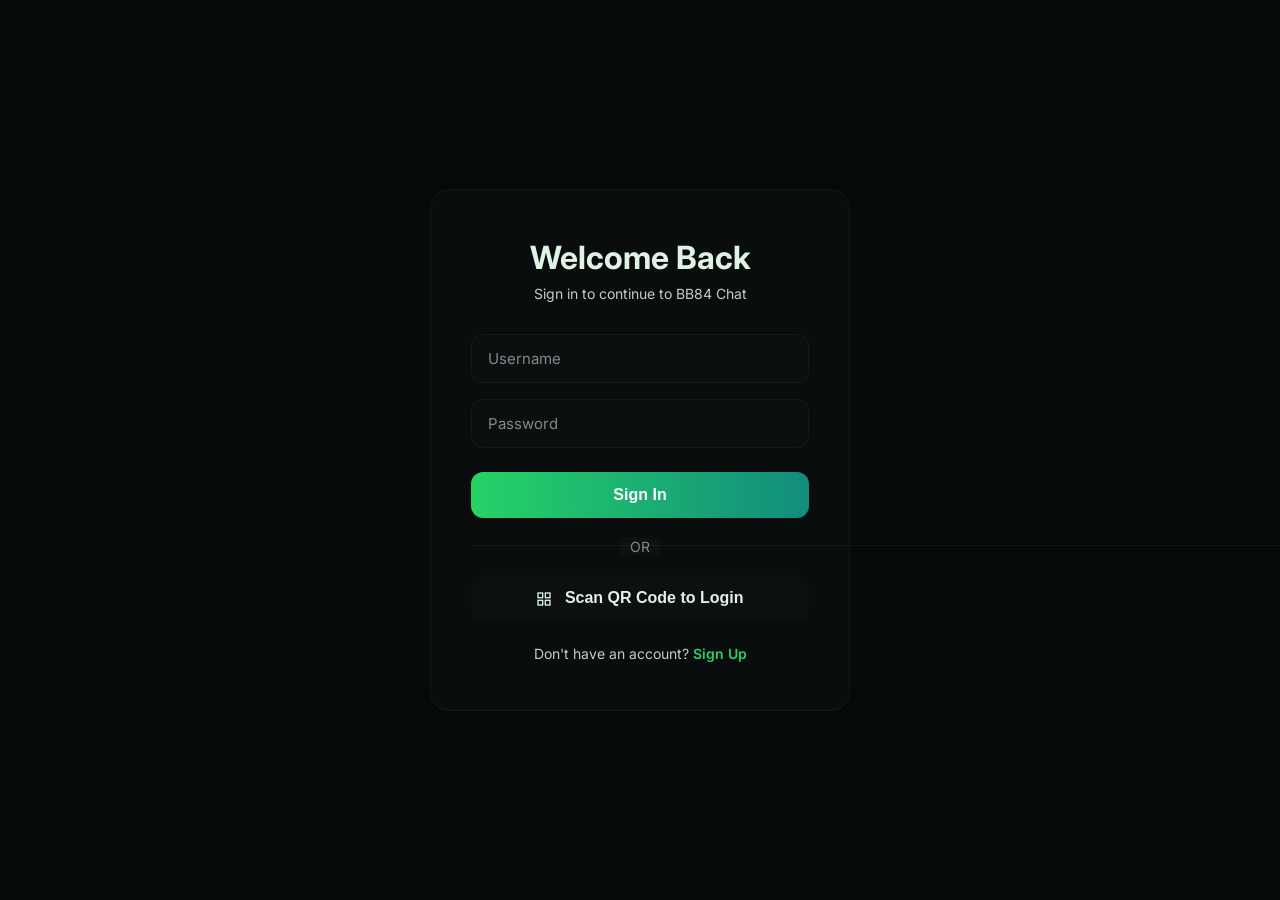
==== commit 5087f9b2: "UI Polish: Hide scrollbars and enforce full-screen app layout" ====
--- a/static/chat.html
+++ b/static/chat.html
@@ -54,37 +54,47 @@
             --shadow-lg: 0 12px 30px rgba(0, 0, 0, 0.65);
         }
 
+        /* Global Scrollbar Hiding */
+        ::-webkit-scrollbar {
+            display: none;
+        }
+
         * {
             margin: 0;
             padding: 0;
             box-sizing: border-box;
+            -ms-overflow-style: none;
+            /* IE and Edge */
+            scrollbar-width: none;
+            /* Firefox */
         }
 
         body {
             font-family: 'Inter', -apple-system, BlinkMacSystemFont, 'Segoe UI', sans-serif;
-            /* WhatsApp-inspired dark green background */
             background: linear-gradient(180deg, #041613 0%, #061714 100%);
             color: var(--text-primary);
-            min-height: 100vh;
-            display: flex;
-            align-items: stretch;
+            height: 100vh;
+            width: 100vw;
+            display: flex;
+            align-items: center;
             justify-content: center;
-            padding: 12px;
-            /* small outer gap */
-            line-height: 1.5;
+            padding: 0;
+            margin: 0;
+            overflow: hidden;
+            /* Prevent body scroll */
         }
 
         .container {
-            width: calc(100% - 24px);
+            width: 100%;
+            height: 100%;
             max-width: none;
-            height: calc(100vh - 24px);
             background: transparent;
-            border-radius: 14px;
-            box-shadow: var(--shadow-lg);
+            border-radius: 0;
+            box-shadow: none;
             overflow: hidden;
             display: flex;
-            border: 1px solid var(--border-color);
-            margin: 0 12px;
+            border: none;
+            margin: 0;
         }
 
         /* ========== AUTH SCREEN ========== */
@@ -317,18 +327,7 @@
             flex: 1;
         }
 
-        #userList::-webkit-scrollbar {
-            width: 6px;
-        }
-
-        #userList::-webkit-scrollbar-track {
-            background: transparent;
-        }
-
-        #userList::-webkit-scrollbar-thumb {
-            background: var(--bg-tertiary);
-            border-radius: 3px;
-        }
+
 
         #userList li {
             padding: 12px 16px;
@@ -568,18 +567,7 @@
             gap: 2px;
         }
 
-        #messages::-webkit-scrollbar {
-            width: 8px;
-        }
-
-        #messages::-webkit-scrollbar-track {
-            background: transparent;
-        }
-
-        #messages::-webkit-scrollbar-thumb {
-            background: var(--bg-tertiary);
-            border-radius: 4px;
-        }
+
 
         .date-separator {
             text-align: center;
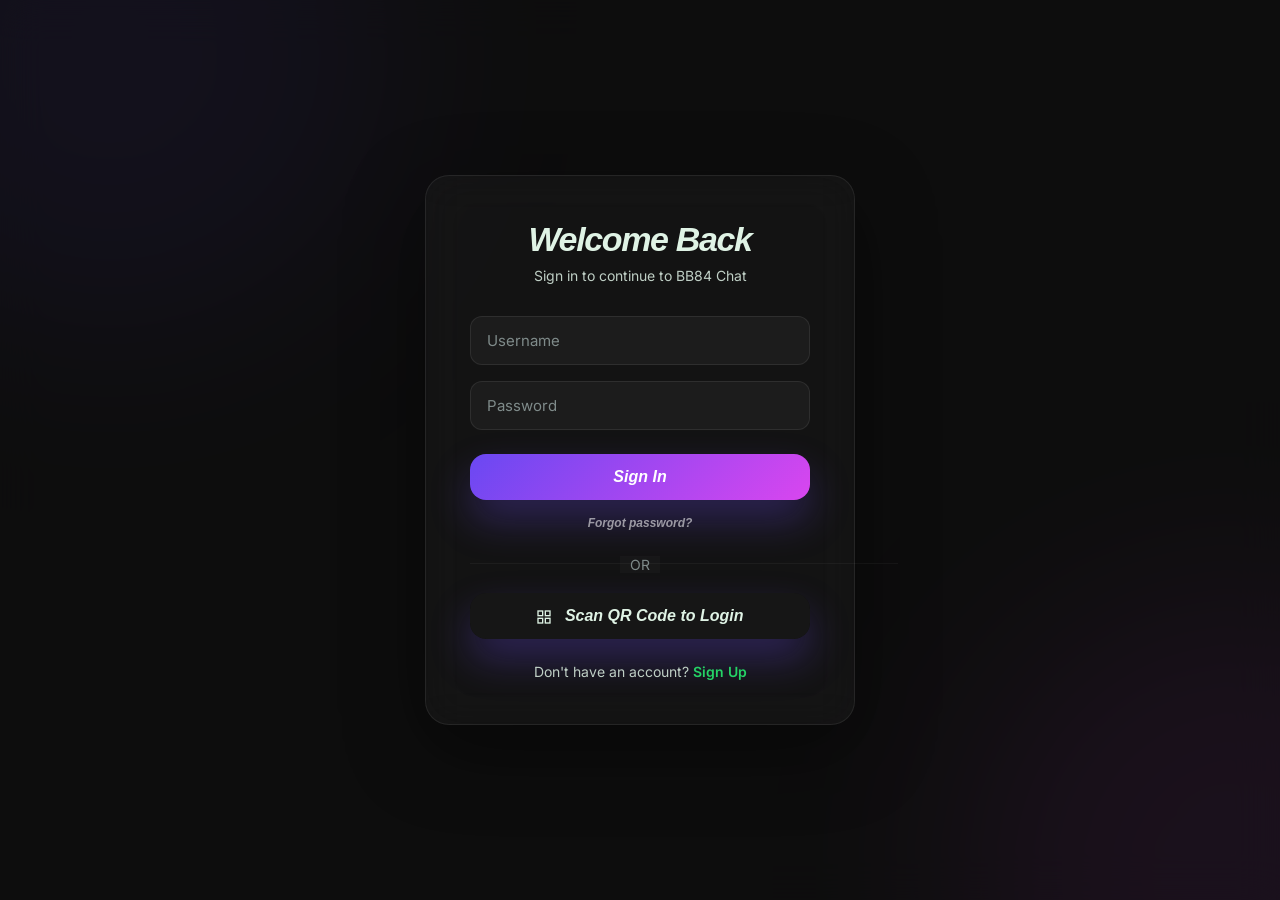
==== commit 194d9f65: "feat(ui): add premium messenger experience" ====
--- a/static/chat.html
+++ b/static/chat.html
@@ -2244,6 +2244,7 @@
             }
         }
     </style>
+    <link rel="stylesheet" href="/static/cyber.css">
 </head>
 
 <body>
@@ -2256,6 +2257,7 @@
                 <input id="login-username" type="text" placeholder="Username" required>
                 <input id="login-password" type="password" placeholder="Password" required>
                 <button onclick="login()">Sign In</button>
+                <button type="button" class="auth-secondary" onclick="toggleAuth('reset')">Forgot password?</button>
 
                 <div style="margin: 20px 0; text-align: center; color: var(--text-tertiary); font-size: 14px;">
                     <span
@@ -2284,10 +2286,19 @@
                 <h2>Create Account</h2>
                 <p class="subtitle">Join BB84 Quantum Chat today</p>
                 <input id="register-username" type="text" placeholder="Choose a username" required>
+                <input id="register-email" type="email" placeholder="Email address (optional)">
                 <input id="register-password" type="password" placeholder="Create a password" required>
                 <button onclick="register()">Sign Up</button>
                 <p class="auth-toggle">Already have an account? <a onclick="toggleAuth('login')">Sign In</a></p>
                 <p id="register-error" class="error" style="display: none;"></p>
+            </div>
+            <div id="reset-box" class="auth-box" style="display: none;">
+                <h2>Reset Access</h2>
+                <p class="subtitle">Request a secure password reset link</p>
+                <input id="reset-email" type="email" placeholder="Email address" required>
+                <button onclick="requestPasswordReset()">Send Reset Link</button>
+                <p id="reset-message" class="error" style="display: none;"></p>
+                <p class="auth-toggle">Remembered it? <a onclick="toggleAuth('login')">Sign In</a></p>
             </div>
         </div>
 
@@ -2333,6 +2344,23 @@
                             oninput="filterUsers()">
                     </div>
                 </div>
+                <div class="sidebar-notification">
+                    <div class="notification-icon">✦</div>
+                    <div>
+                        <strong>Notifications</strong>
+                        <span>Everything is up to date</span>
+                    </div>
+                    <button type="button" class="notification-add" aria-label="Add notification">+</button>
+                </div>
+                <div class="sidebar-section-label">
+                    <span>Conversations</span>
+                    <span class="member-count" id="memberCount">LIVE</span>
+                </div>
+                <div class="conversation-controls">
+                    <button type="button" class="conversation-filter active" data-filter="all" onclick="setConversationFilter('all', this)">All</button>
+                    <button type="button" class="conversation-filter" data-filter="online" onclick="setConversationFilter('online', this)">Online</button>
+                    <button type="button" class="conversation-filter" data-filter="pinned" onclick="setConversationFilter('pinned', this)">Pinned</button>
+                </div>
                 <ul id="userList"></ul>
 
                 <!-- Logout Button at Bottom -->
@@ -2351,6 +2379,7 @@
 
             <!-- Chat Window -->
             <div id="chat-window">
+                <div id="connectionRecovery" class="connection-recovery" role="status" aria-live="polite"></div>
                 <div id="chat-header">
                     <button class="mobile-back-btn" onclick="showSidebar()" style="display: none;">
                         <svg width="20" height="20" viewBox="0 0 24 24" fill="none" stroke="currentColor"
@@ -2400,6 +2429,7 @@
                                 <polyline points="21 15 16 10 5 21"></polyline>
                             </svg>
                         </button>
+                        <button class="header-btn" onclick="openPinnedPanel()" title="Pinned and starred messages">★</button>
                         <button class="header-btn" onclick="openNotificationSettings()" title="Notifications">
                             <svg width="16" height="16" viewBox="0 0 24 24" fill="none" stroke="currentColor"
                                 stroke-width="2">
@@ -2430,11 +2460,21 @@
                     </div>
                 </div>
                 <div id="messages">
-                    <p id="welcome">Select a user to start chatting</p>
+                    <div id="welcome" class="empty-chat-state">
+                        <div class="empty-chat-orb">✦</div>
+                        <h2>Your conversations, beautifully focused.</h2>
+                        <p>Select a member from the sidebar to start a secure conversation.</p>
+                        <span class="empty-chat-hint">Tip · Press Enter to send</span>
+                    </div>
                 </div>
                 <!-- New messages indicator -->
                 <div id="newMessagesIndicator" class="new-messages" style="display:none">New messages ↓</div>
+                <button id="jumpToLatest" class="jump-to-latest" type="button">↓ Jump to latest</button>
+                <div id="chatDropOverlay" class="chat-drop-overlay" aria-hidden="true">
+                    <div><strong>Drop files to share</strong><span>Images, documents, and media</span></div>
+                </div>
                 <div id="input-area">
+                    <div id="activityStatus" class="activity-status" aria-live="polite"></div>
                     <div class="recording-indicator" id="recordingIndicator">
                         <span class="recording-dot"></span>
                         <span id="recordingTime">0:00</span>
@@ -2465,6 +2505,7 @@
                             <input type="file" id="fileInput" accept="image/*,.pdf,.txt"
                                 onchange="handleFileUpload(event)">
                         </div>
+                        <div id="uploadProgress" class="upload-progress" aria-live="polite"><span></span></div>
                         <textarea id="messageInput" placeholder="Type a message..." rows="1" oninput="handleTyping()"
                             onkeydown="handleKey(event)"></textarea>
                         <button id="sendBtn" class="input-icon-btn" onclick="sendMessage()">
@@ -2836,4 +2877,4 @@
     <script src="/static/chat.js"></script>
 </body>
 
-</html>+</html>
--- a/static/cyber.css
+++ b/static/cyber.css
@@ -0,0 +1,249 @@
+@import url('https://api.fontshare.com/v2/css?f[]=cabinet-grotesk@800&f[]=satoshi@400,500,700&display=swap');
+
+:root {
+    --cyber-bg: #0e0e0e;
+    --cyber-panel: rgba(255, 255, 255, 0.03);
+    --cyber-panel-strong: rgba(255, 255, 255, 0.05);
+    --cyber-border: rgba(255, 255, 255, 0.08);
+    --cyber-muted: rgba(255, 255, 255, 0.56);
+    --cyber-faint: rgba(255, 255, 255, 0.34);
+    --cyber-purple: #6a48f2;
+    --cyber-pink: #d946ef;
+    --cyber-lime: #bef264;
+    --cyber-lime-ink: #1a2e05;
+    --cyber-gradient: linear-gradient(135deg, #6a48f2 0%, #d946ef 100%);
+    --font-display: 'Cabinet Grotesk', 'Arial Black', sans-serif;
+    --font-body: 'Satoshi', 'Inter', sans-serif;
+}
+
+* { scrollbar-width: thin; scrollbar-color: rgba(255,255,255,.18) transparent; }
+*::-webkit-scrollbar { display: block; width: 5px; height: 5px; }
+*::-webkit-scrollbar-track { background: transparent; }
+*::-webkit-scrollbar-thumb { background: rgba(255,255,255,.14); border-radius: 999px; }
+*::-webkit-scrollbar-thumb:hover { background: rgba(255,255,255,.28); }
+
+body {
+    font-family: var(--font-body);
+    background: var(--cyber-bg);
+    color: #f7f7f7;
+    padding: 0;
+    overflow: hidden;
+}
+
+body::before, body::after {
+    content: '';
+    position: fixed;
+    z-index: -2;
+    width: 560px;
+    height: 560px;
+    border-radius: 50%;
+    filter: blur(100px);
+    opacity: .28;
+    pointer-events: none;
+    animation: cyber-float 15s ease-in-out infinite;
+}
+body::before { top: -230px; left: -170px; background: #6a48f2; }
+body::after { right: -240px; bottom: -250px; background: #d946ef; animation-delay: -7s; }
+
+@keyframes cyber-float { 0%,100% { transform: translateY(0) scale(1); } 50% { transform: translateY(-40px) scale(1.1); } }
+
+.container {
+    width: 100vw;
+    height: 100vh;
+    max-width: none;
+    max-height: none;
+    border-radius: 0;
+    background: rgba(14,14,14,.76);
+    border: 0;
+    box-shadow: none;
+    backdrop-filter: blur(20px);
+}
+
+#auth-screen { background: transparent; position: relative; }
+.auth-box {
+    max-width: 430px;
+    padding: 44px;
+    background: var(--cyber-panel);
+    border: 1px solid var(--cyber-border);
+    border-radius: 24px;
+    box-shadow: 0 24px 80px rgba(0,0,0,.42);
+    backdrop-filter: blur(20px);
+}
+.auth-box h2, #sidebar-header h3, .chat-name, .sidebar-section-label, .auth-box button, .btn, .logout-btn, #sendBtn {
+    font-family: var(--font-display);
+    font-style: italic;
+    font-weight: 800;
+}
+.auth-box h2 { font-size: 34px; letter-spacing: -.04em; }
+.auth-box .subtitle, .auth-toggle, .auth-box input { font-family: var(--font-body); }
+.auth-box input {
+    background: rgba(255,255,255,.04);
+    border: 1px solid var(--cyber-border);
+    border-radius: 12px;
+    color: #fff;
+}
+.auth-box input:focus { border-color: var(--cyber-purple); box-shadow: 0 0 0 3px rgba(106,72,242,.18); }
+.auth-box button { background: var(--cyber-gradient); box-shadow: 0 20px 40px rgba(106,72,242,.3); border-radius: 16px; }
+.auth-box .auth-secondary { margin-top: 10px; padding: 6px; background: transparent; box-shadow: none; color: var(--cyber-muted); font-family: var(--font-body); font-size: 12px; }
+
+#chat-screen { background: transparent; }
+#sidebar {
+    width: 320px;
+    min-width: 320px;
+    background: rgba(255,255,255,.025);
+    border-right: 1px solid rgba(255,255,255,.06);
+    box-shadow: none;
+    backdrop-filter: blur(20px);
+}
+#sidebar-header {
+    min-height: 64px;
+    padding: 0 24px;
+    gap: 12px;
+    border-bottom: 1px solid rgba(255,255,255,.05);
+    background: rgba(255,255,255,.025);
+}
+#sidebar-header img { border-radius: 10px; box-shadow: 0 0 22px rgba(106,72,242,.4); }
+#sidebar-header h3 { font-size: 21px; letter-spacing: -.04em; margin: 0; }
+.header-actions { margin-left: auto; }
+.btn-icon { padding: 8px; font-size: 0; border: 1px solid transparent; }
+.btn-icon:hover { background: var(--cyber-panel-strong); border-color: var(--cyber-border); }
+#search-bar { padding: 20px 20px 14px; border-bottom: 0; }
+#search-bar input { border-radius: 12px; background: rgba(255,255,255,.04); border-color: var(--cyber-border); padding-top: 12px; padding-bottom: 12px; }
+.sidebar-notification { margin: 4px 20px 6px; padding: 13px 12px; display: flex; align-items: center; gap: 10px; border: 1px solid rgba(255,255,255,.07); border-radius: 14px; background: rgba(255,255,255,.05); }
+.notification-icon { width: 28px; height: 28px; display: grid; place-items: center; border-radius: 9px; background: rgba(190,242,100,.12); color: var(--cyber-lime); }
+.sidebar-notification strong, .sidebar-notification span { display: block; }
+.sidebar-notification strong { font-size: 12px; color: rgba(255,255,255,.86); }
+.sidebar-notification span { margin-top: 2px; color: var(--cyber-faint); font-size: 10px; }
+.notification-add { margin-left: auto; width: 26px; height: 26px; color: var(--cyber-muted); background: transparent; border: 1px dashed rgba(255,255,255,.25); border-radius: 8px; cursor: pointer; }
+.notification-add:hover { color: var(--cyber-lime); border-color: var(--cyber-lime); }
+.sidebar-section-label {
+    display: flex;
+    justify-content: space-between;
+    align-items: center;
+    padding: 16px 22px 8px;
+    color: rgba(255,255,255,.82);
+    font-size: 11px;
+    letter-spacing: .16em;
+    text-transform: uppercase;
+}
+.member-count { color: var(--cyber-lime); font-size: 9px; letter-spacing: .12em; }
+.conversation-controls { display: flex; gap: 6px; padding: 0 20px 8px; }
+.conversation-filter { border: 1px solid transparent; border-radius: 999px; padding: 5px 9px; background: transparent; color: var(--cyber-faint); font-size: 10px; cursor: pointer; }
+.conversation-filter.active, .conversation-filter:hover { color: #fff; background: rgba(106,72,242,.18); border-color: rgba(174,120,255,.28); }
+#userList { padding: 4px 12px 16px; }
+#userList li { margin-bottom: 4px; padding: 12px 10px; border: 1px solid transparent; border-radius: 14px; }
+.conversation-pin { margin-left: auto; align-self: center; border: 0; background: transparent; color: rgba(255,255,255,.3); cursor: pointer; font-size: 15px; padding: 4px; }
+.conversation-pin:hover, .conversation-pinned .conversation-pin { color: var(--cyber-lime); }
+#userList li:hover { background: rgba(255,255,255,.045); transform: none; }
+#userList li.active { background: linear-gradient(100deg, rgba(106,72,242,.22), rgba(217,70,239,.06)); border: 1px solid rgba(174,120,255,.24); border-left: 1px solid rgba(174,120,255,.44); padding-left: 10px; box-shadow: none; }
+.user-avatar, .chat-avatar { background: var(--cyber-gradient); }
+.user-avatar { width: 40px; height: 40px; font-family: var(--font-display); font-style: italic; }
+.user-status-badge { border-color: #151515; background: var(--cyber-lime); box-shadow: 0 0 10px rgba(190,242,100,.6); }
+.user-name { font-family: var(--font-body); font-weight: 700; }
+.user-last-message, .user-last-meta { color: var(--cyber-faint); }
+.logout-btn { background: transparent; border: 1px solid var(--cyber-border); color: var(--cyber-muted); border-radius: 12px; }
+.logout-btn:hover { color: #fff; border-color: rgba(217,70,239,.45); background: rgba(217,70,239,.08); }
+
+#chat-window { background: rgba(14,14,14,.42); }
+.connection-recovery { position: absolute; top: 8px; left: 50%; z-index: 30; transform: translateX(-50%) translateY(-80px); padding: 8px 14px; border: 1px solid var(--cyber-border); border-radius: 999px; background: rgba(20,16,26,.9); color: var(--cyber-muted); font-size: 11px; opacity: 0; transition: .25s ease; pointer-events: none; }
+.connection-recovery.visible { transform: translateX(-50%) translateY(0); opacity: 1; }
+.connection-recovery.offline { color: #fda4af; border-color: rgba(251,113,133,.35); }
+#chat-header {
+    min-height: 64px;
+    padding: 0 28px;
+    background: rgba(255,255,255,.025);
+    border-bottom: 1px solid rgba(255,255,255,.05);
+    backdrop-filter: blur(20px);
+}
+#chat-header-left { gap: 12px; }
+.chat-avatar { width: 38px; height: 38px; border-radius: 12px; font-family: var(--font-display); font-style: italic; }
+.chat-name { font-size: 18px; letter-spacing: -.03em; }
+.chat-status { color: var(--cyber-muted); font-size: 11px; }
+.status-dot { background: var(--cyber-lime); box-shadow: 0 0 9px rgba(190,242,100,.8); }
+.header-btn { border: 1px solid transparent; color: var(--cyber-muted); border-radius: 10px; }
+.header-btn:hover { background: rgba(255,255,255,.06); border-color: var(--cyber-border); }
+#messages { padding: 36px clamp(24px, 6vw, 96px) 28px; gap: 12px; background: transparent; }
+.date-separator { color: var(--cyber-faint); letter-spacing: .14em; font-size: 10px; }
+.message { margin-bottom: 12px; animation: messageSlideIn .25s ease-out; }
+.message.sent { padding-right: 0; }
+.message.received { padding-left: 0; }
+.message-content { flex: 0 1 auto; max-width: min(68%, 640px); }
+.message-bubble { padding: 14px 18px; border-radius: 4px 20px 20px 20px; background: rgba(255,255,255,.06); border: 1px solid rgba(255,255,255,.05); color: #eee; line-height: 1.5; box-shadow: none; transition: transform .2s ease; }
+.message.sent .message-bubble { background: var(--cyber-lime); color: var(--cyber-lime-ink); border: 0; border-radius: 20px 4px 20px 20px; box-shadow: 0 10px 30px rgba(190,242,100,.2); }
+.message.sent .message-bubble:hover { transform: scale(1.02); }
+.message.starred .message-bubble::after { content: '★'; position: absolute; top: -8px; right: 8px; color: var(--cyber-lime); font-size: 11px; }
+.link-preview { display: block; margin-top: 10px; padding: 10px 12px; border-radius: 10px; background: rgba(106,72,242,.12); border: 1px solid rgba(174,120,255,.24); color: #d9ccff; font-size: 12px; text-decoration: none; overflow: hidden; text-overflow: ellipsis; white-space: nowrap; }
+.message-avatar { width: 32px; height: 32px; background: rgba(255,255,255,.08); font-family: var(--font-display); font-style: italic; }
+.message-text { font-family: var(--font-body); font-size: 14px; }
+.message-meta { color: var(--cyber-faint); }
+.message.sent .message-meta { color: rgba(26,46,5,.55); }
+.sender-name { color: var(--cyber-pink); }
+.empty-chat-state { max-width: 390px; margin: auto; padding: 38px; text-align: center; border: 1px solid var(--cyber-border); border-radius: 24px; background: rgba(255,255,255,.025); box-shadow: 0 24px 80px rgba(0,0,0,.2); }
+.empty-chat-orb { width: 56px; height: 56px; display: grid; place-items: center; margin: 0 auto 18px; border-radius: 18px; background: var(--cyber-gradient); box-shadow: 0 16px 34px rgba(106,72,242,.3); color: white; font-size: 24px; }
+.empty-chat-state h2 { margin-bottom: 10px; font-family: var(--font-display); font-style: italic; font-size: 22px; line-height: 1.1; }
+.empty-chat-state p { color: var(--cyber-muted); font-size: 13px; }
+.empty-chat-hint { display: inline-block; margin-top: 18px; color: var(--cyber-lime); font-size: 10px; letter-spacing: .08em; text-transform: uppercase; }
+.jump-to-latest { position: absolute; right: 28px; bottom: 184px; z-index: 9; display: none; padding: 9px 13px; border: 1px solid rgba(190,242,100,.35); border-radius: 999px; background: rgba(190,242,100,.14); color: var(--cyber-lime); cursor: pointer; box-shadow: 0 12px 28px rgba(0,0,0,.3); }
+.jump-to-latest.visible { display: block; animation: slideUp .2s ease; }
+.chat-drop-overlay { position: absolute; inset: 64px 0 184px; z-index: 20; display: none; place-items: center; border: 2px dashed rgba(190,242,100,.65); background: rgba(14,14,14,.78); backdrop-filter: blur(10px); pointer-events: none; }
+.chat-drop-overlay.active { display: grid; }
+.chat-drop-overlay div { padding: 22px 34px; border-radius: 18px; background: rgba(190,242,100,.12); text-align: center; color: var(--cyber-lime); }
+.chat-drop-overlay strong, .chat-drop-overlay span { display: block; }
+.chat-drop-overlay span { margin-top: 5px; color: rgba(255,255,255,.65); font-size: 12px; }
+.skeleton-row, .skeleton-message { position: relative; overflow: hidden; background: rgba(255,255,255,.06); }
+.skeleton-row::after, .skeleton-message::after, .skeleton-media::after { content: ''; position: absolute; inset: 0; transform: translateX(-100%); background: linear-gradient(90deg, transparent, rgba(255,255,255,.1), transparent); animation: skeleton-shimmer 1.2s infinite; }
+.skeleton-row { height: 64px; margin: 5px 0; border-radius: 14px; }
+.skeleton-message { width: 44%; height: 58px; margin: 16px 0; border-radius: 4px 18px 18px 18px; }
+.skeleton-message.mine { align-self: flex-end; border-radius: 18px 4px 18px 18px; }
+.skeleton-media { position: relative; height: 120px; border-radius: 12px; background: rgba(255,255,255,.06); overflow: hidden; }
+@keyframes skeleton-shimmer { to { transform: translateX(100%); } }
+.pinned-starred-panel { position: absolute; top: 72px; right: 24px; z-index: 25; width: min(360px, calc(100% - 32px)); max-height: 420px; overflow: auto; padding: 16px; border: 1px solid var(--cyber-border); border-radius: 18px; background: rgba(20,16,26,.94); box-shadow: 0 24px 70px rgba(0,0,0,.48); backdrop-filter: blur(20px); }
+.pinned-starred-panel h3 { margin-bottom: 10px; font-family: var(--font-display); font-style: italic; }
+.pinned-starred-item { padding: 10px; margin-top: 7px; border-radius: 10px; background: rgba(255,255,255,.05); color: var(--cyber-muted); font-size: 12px; cursor: pointer; }
+.pinned-starred-item:hover { background: rgba(106,72,242,.15); color: #fff; }
+
+#input-area { padding: 18px clamp(24px, 6vw, 96px) 24px; border-top: 1px solid rgba(255,255,255,.05); background: rgba(14,14,14,.58); backdrop-filter: blur(20px); }
+.activity-status { min-height: 16px; margin-bottom: 5px; color: var(--cyber-faint); font-size: 11px; }
+.input-wrapper { position: relative; display: grid; grid-template-columns: 1fr 148px; grid-template-rows: 128px 48px; gap: 10px 14px; }
+#messageInput { grid-column: 1 / -1; grid-row: 1; width: 100%; height: 128px; padding: 18px 18px 54px; border-radius: 16px; background: rgba(255,255,255,.05); border: 1px solid var(--cyber-border); color: #fff; font-family: var(--font-body); resize: none; }
+#messageInput:focus { border-color: rgba(106,72,242,.75); box-shadow: 0 0 0 3px rgba(106,72,242,.14); }
+.input-actions { position: absolute; left: 12px; bottom: 62px; z-index: 2; display: flex; gap: 4px; }
+.input-icon-btn { color: var(--cyber-muted); border-radius: 10px; }
+.input-icon-btn:hover { background: rgba(255,255,255,.08); color: #fff; }
+#sendBtn { grid-column: 2; grid-row: 2; width: 100%; height: 48px; background: var(--cyber-gradient); border-radius: 16px; color: #fff; box-shadow: 0 20px 40px rgba(106,72,242,.3); font-size: 13px; text-transform: uppercase; letter-spacing: .08em; }
+#sendBtn:hover { transform: translateY(-4px); box-shadow: 0 24px 46px rgba(106,72,242,.44); }
+#fileInput { display: none; }
+.recording-indicator { background: rgba(217,70,239,.12); border: 1px solid rgba(217,70,239,.3); }
+.upload-progress { position: absolute; left: 0; right: 0; bottom: 0; height: 3px; opacity: 0; overflow: hidden; border-radius: 99px; background: rgba(255,255,255,.1); transition: opacity .2s; }
+.upload-progress.active { opacity: 1; }
+.upload-progress span { display: block; width: 0; height: 100%; background: var(--cyber-gradient); transition: width .15s; }
+#input-area.drag-active #messageInput { border-color: var(--cyber-lime); box-shadow: 0 0 0 3px rgba(190,242,100,.12); }
+.message-image, .message-video { display: block; max-width: min(360px, 100%); max-height: 280px; border-radius: 12px; object-fit: cover; cursor: zoom-in; }
+.message-video { cursor: default; }
+.message-file { display: flex; align-items: center; gap: 8px; min-width: 190px; padding: 10px; border-radius: 10px; background: rgba(106,72,242,.12); border: 1px solid rgba(174,120,255,.22); }
+.message-file a { overflow: hidden; text-overflow: ellipsis; white-space: nowrap; }
+.unread-separator { align-self: center; margin: 12px 0; padding: 5px 11px; border: 1px solid rgba(190,242,100,.24); border-radius: 999px; background: rgba(190,242,100,.08); color: var(--cyber-lime); font-size: 10px; letter-spacing: .08em; text-transform: uppercase; }
+
+.modal { background: rgba(7,7,7,.72); backdrop-filter: blur(12px); }
+.modal-content { background: rgba(25,20,30,.86); border: 1px solid var(--cyber-border); border-radius: 20px; box-shadow: 0 30px 90px rgba(0,0,0,.55); backdrop-filter: blur(20px); }
+.modal-header { font-family: var(--font-display); font-style: italic; }
+.modal input, .modal textarea, .modal select { background: rgba(255,255,255,.05); color: #fff; border-color: var(--cyber-border); }
+.btn-primary { background: var(--cyber-gradient); box-shadow: 0 14px 30px rgba(106,72,242,.26); }
+
+@media (max-width: 900px) {
+    #sidebar { width: 280px; min-width: 280px; }
+    #messages, #input-area { padding-left: 24px; padding-right: 24px; }
+    .message-content { max-width: 78%; }
+}
+@media (max-width: 680px) {
+    .auth-box { margin: 20px; padding: 32px 24px; }
+    #sidebar { width: 100%; min-width: 100%; }
+    #chat-screen.chat-active #sidebar { display: none; }
+    #chat-window { width: 100%; }
+    #chat-header { padding: 0 16px; }
+    #chat-header-buttons .header-btn { padding: 7px; }
+    #chat-header-buttons .header-btn:not(:first-child) { font-size: 0; }
+    #messages { padding: 24px 16px; }
+    #input-area { padding: 12px 16px 16px; }
+    .input-wrapper { grid-template-columns: 1fr 110px; }
+}
